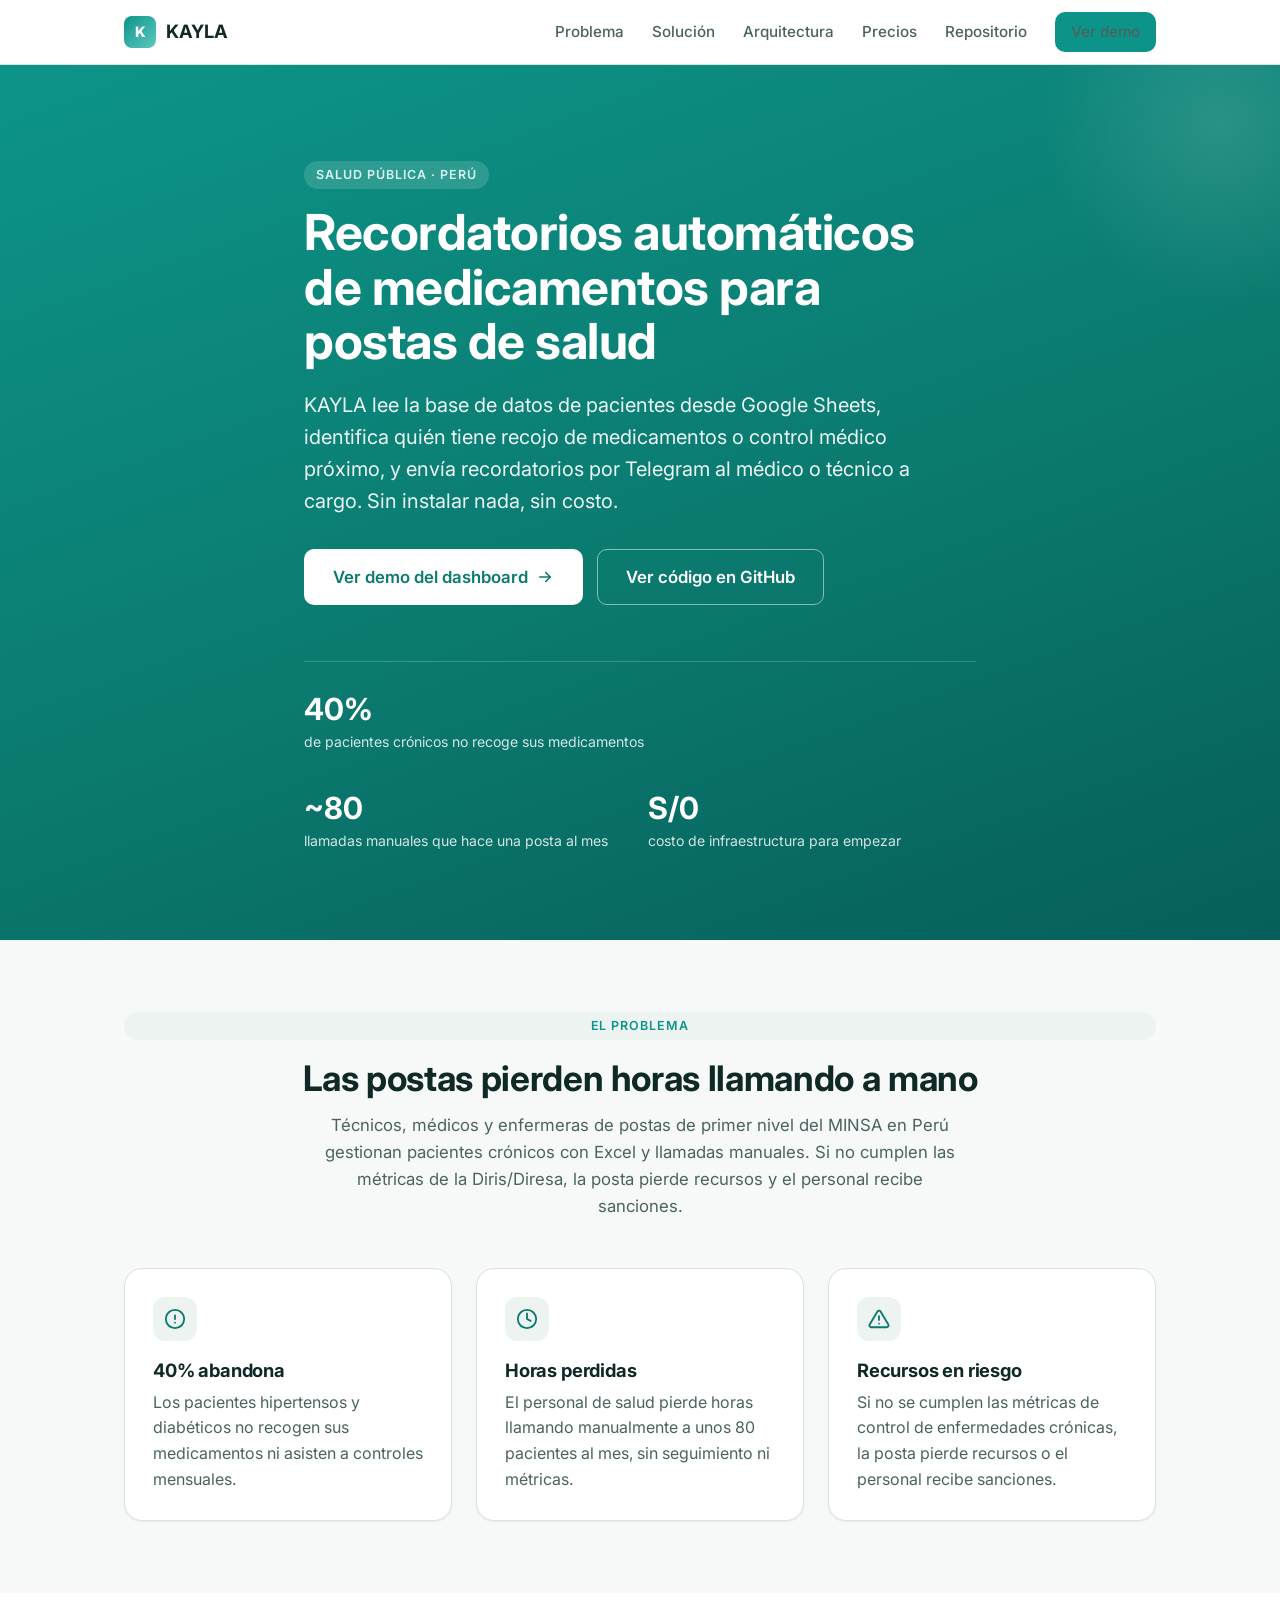
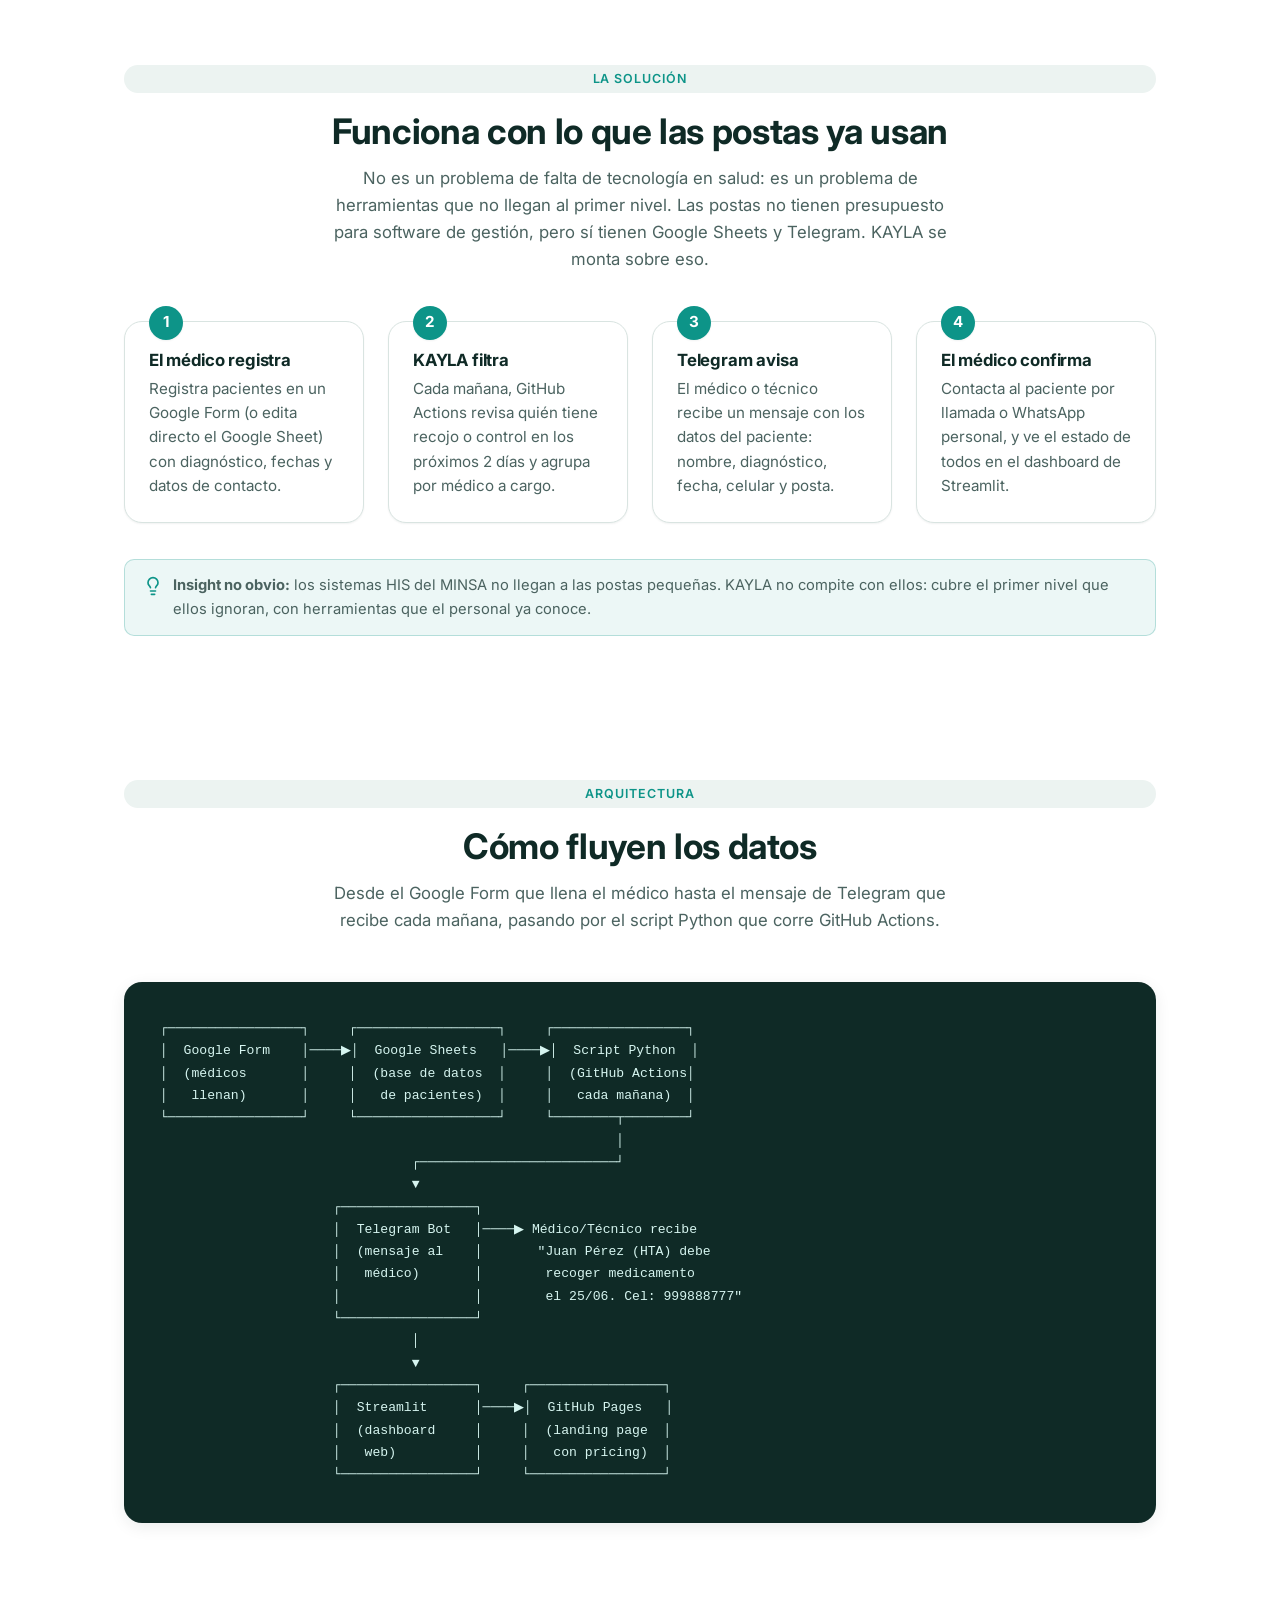
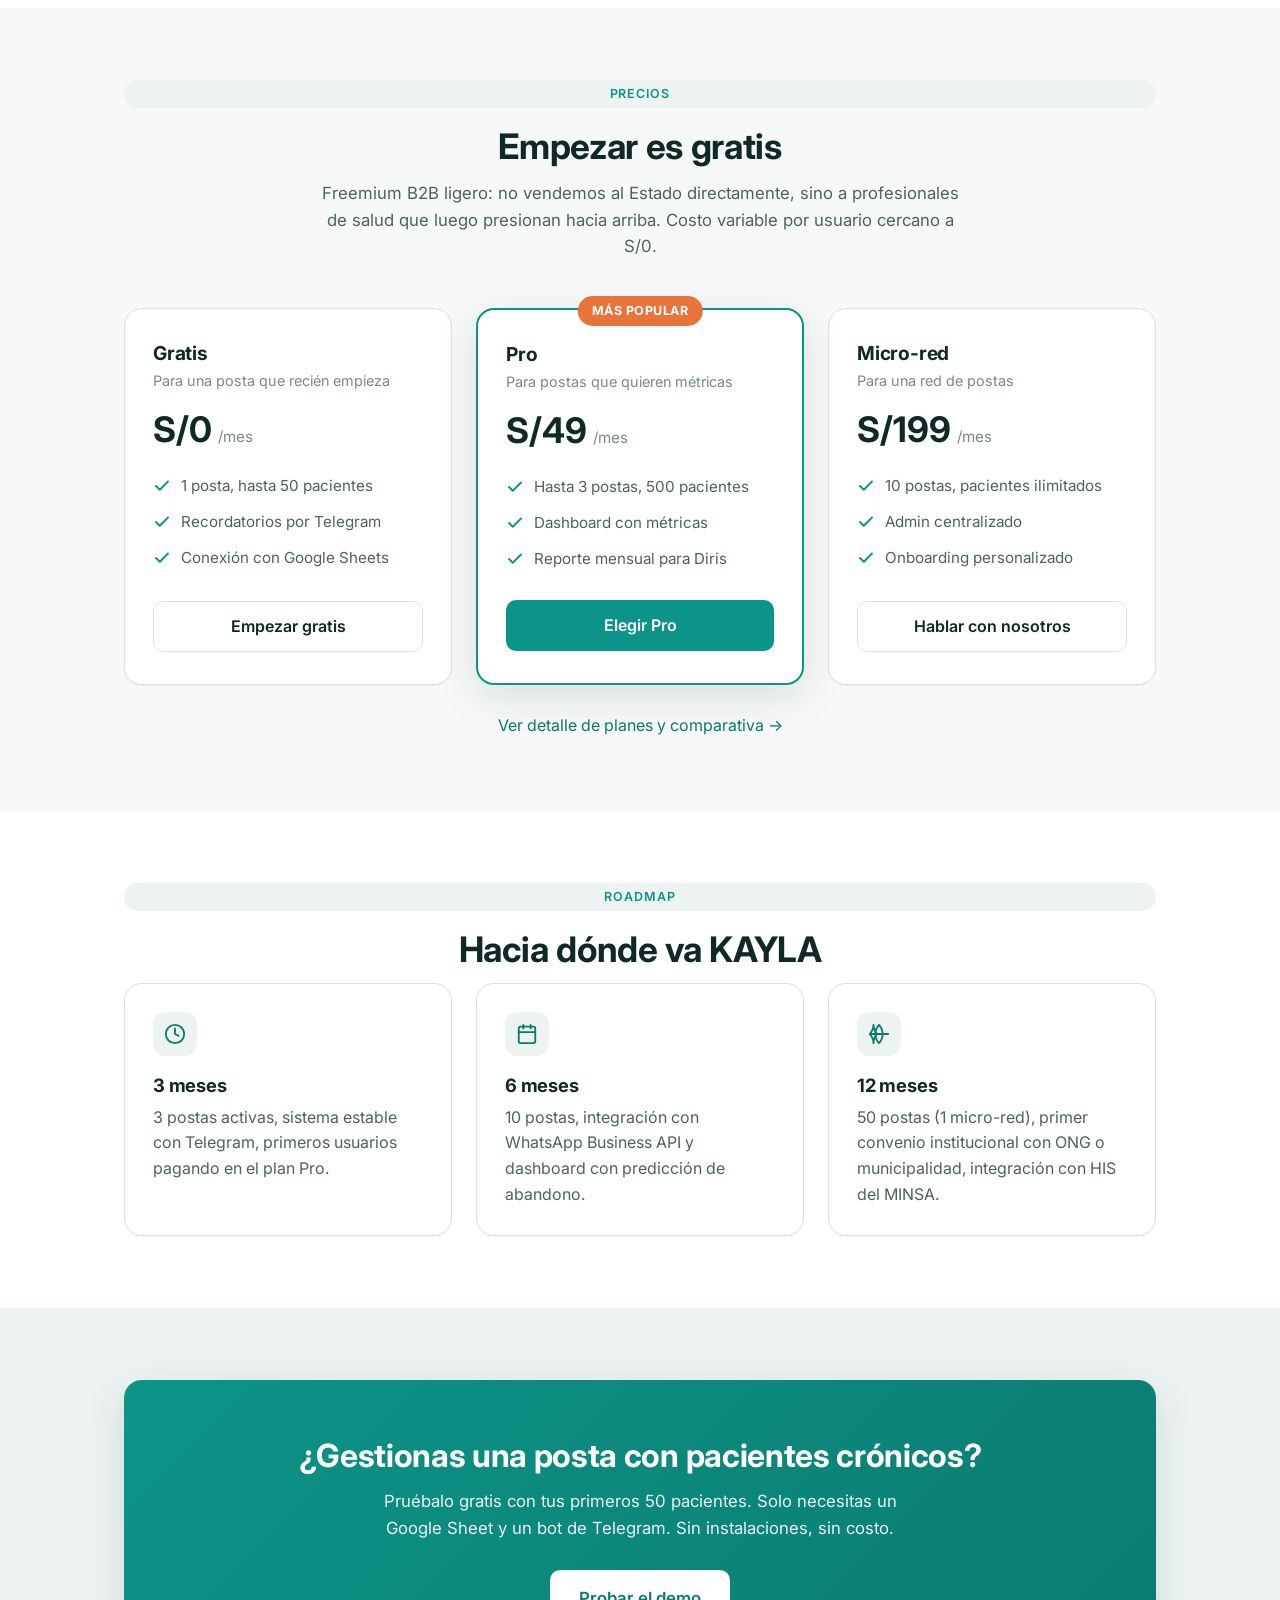
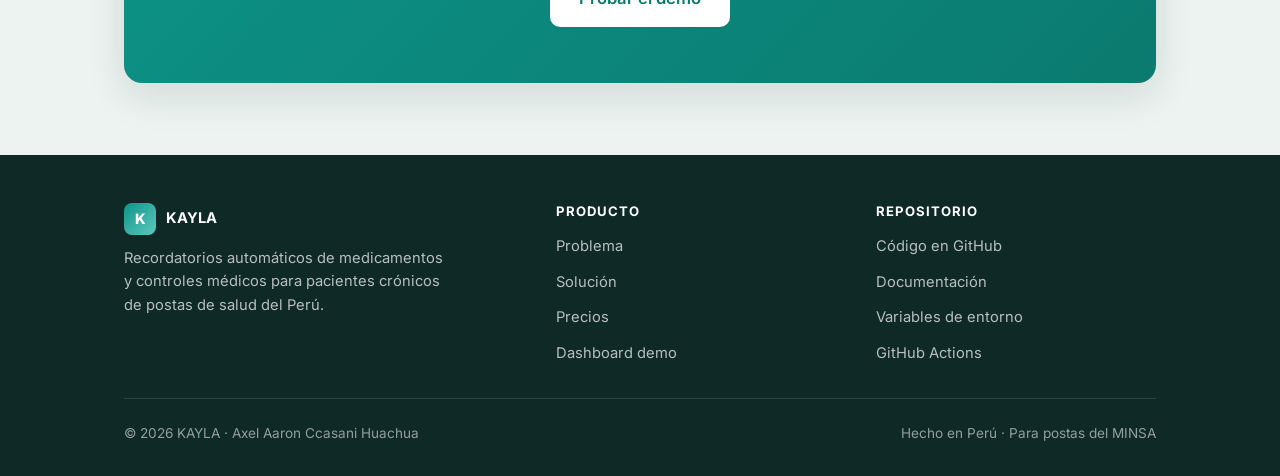
==== landing/index.html @ 815763e3 "feat: agrega landing page con hero, problema, solucion y pricing" ====
<!DOCTYPE html>
<html lang="es">
<head>
  <meta charset="UTF-8" />
  <meta name="viewport" content="width=device-width, initial-scale=1.0" />
  <title>KAYLA — Recordatorios de medicamentos para postas de salud</title>
  <meta name="description" content="KAYLA automatiza los recordatorios de medicamentos y controles médicos para pacientes crónicos de postas de salud del Perú vía Telegram, usando Google Sheets como base de datos." />
  <meta property="og:title" content="KAYLA — Recordatorios de medicamentos para postas de salud" />
  <meta property="og:description" content="Sistema automático de recordatorios vía Telegram para pacientes crónicos en postas del MINSA. Usa Google Sheets + GitHub Actions." />
  <meta property="og:type" content="website" />
  <link rel="preconnect" href="https://fonts.googleapis.com" />
  <link rel="preconnect" href="https://fonts.gstatic.com" crossorigin />
  <link href="https://fonts.googleapis.com/css2?family=Inter:wght@400;500;600;700;800&display=swap" rel="stylesheet" />
  <link rel="stylesheet" href="styles.css" />
  <link rel="icon" href="data:image/svg+xml,%3Csvg xmlns='http://www.w3.org/2000/svg' viewBox='0 0 32 32'%3E%3Crect width='32' height='32' rx='7' fill='%230d9488'/%3E%3Ctext x='16' y='22' font-size='16' font-family='Arial' font-weight='800' fill='white' text-anchor='middle'%3EK%3C/text%3E%3C/svg%3E" />
</head>
<body>

<header class="header">
  <div class="container header-inner">
    <a href="./" class="brand" aria-label="KAYLA inicio">
      <span class="brand-mark">K</span>
      <span>KAYLA</span>
    </a>
    <nav class="nav" aria-label="Principal">
      <a href="#problema">Problema</a>
      <a href="#solucion">Solución</a>
      <a href="#arquitectura">Arquitectura</a>
      <a href="pricing.html">Precios</a>
      <a href="https://github.com/aaccasanih-wq/KAYLA" target="_blank" rel="noopener">Repositorio</a>
      <a href="https://kayla-demo.streamlit.app" target="_blank" rel="noopener" class="nav-cta">Ver demo</a>
    </nav>
  </div>
</header>

<main>

<section class="hero">
  <div class="container hero-inner">
    <span class="eyebrow">Salud pública · Perú</span>
    <h1>Recordatorios automáticos de medicamentos para postas de salud</h1>
    <p class="lead">
      KAYLA lee la base de datos de pacientes desde Google Sheets, identifica quién tiene
      recojo de medicamentos o control médico próximo, y envía recordatorios por Telegram
      al médico o técnico a cargo. Sin instalar nada, sin costo.
    </p>
    <div class="hero-actions">
      <a href="https://kayla-demo.streamlit.app" target="_blank" rel="noopener" class="btn btn-primary btn-lg">
        Ver demo del dashboard
        <svg width="18" height="18" viewBox="0 0 24 24" fill="none" stroke="currentColor" stroke-width="2.2" stroke-linecap="round" stroke-linejoin="round"><path d="M5 12h14"/><path d="m13 6 6 6-6 6"/></svg>
      </a>
      <a href="https://github.com/aaccasanih-wq/KAYLA" target="_blank" rel="noopener" class="btn btn-ghost btn-lg">
        Ver código en GitHub
      </a>
    </div>
    <div class="hero-stats">
      <div>
        <div class="stat-value">40%</div>
        <div class="stat-label">de pacientes crónicos no recoge sus medicamentos</div>
      </div>
      <div>
        <div class="stat-value">~80</div>
        <div class="stat-label">llamadas manuales que hace una posta al mes</div>
      </div>
      <div>
        <div class="stat-value">S/0</div>
        <div class="stat-label">costo de infraestructura para empezar</div>
      </div>
    </div>
  </div>
</section>

<section id="problema" class="section section-soft">
  <div class="container">
    <span class="eyebrow" style="display:block; text-align:center;">El problema</span>
    <h2 class="section-title">Las postas pierden horas llamando a mano</h2>
    <p class="section-subtitle">
      Técnicos, médicos y enfermeras de postas de primer nivel del MINSA en Perú gestionan
      pacientes crónicos con Excel y llamadas manuales. Si no cumplen las métricas de la
      Diris/Diresa, la posta pierde recursos y el personal recibe sanciones.
    </p>
    <div class="grid grid-3">
      <div class="card">
        <div class="card-icon">
          <svg width="22" height="22" viewBox="0 0 24 24" fill="none" stroke="currentColor" stroke-width="2" stroke-linecap="round" stroke-linejoin="round"><circle cx="12" cy="12" r="10"/><path d="M12 8v4"/><path d="M12 16h.01"/></svg>
        </div>
        <h3>40% abandona</h3>
        <p>Los pacientes hipertensos y diabéticos no recogen sus medicamentos ni asisten a controles mensuales.</p>
      </div>
      <div class="card">
        <div class="card-icon">
          <svg width="22" height="22" viewBox="0 0 24 24" fill="none" stroke="currentColor" stroke-width="2" stroke-linecap="round" stroke-linejoin="round"><circle cx="12" cy="12" r="10"/><polyline points="12 6 12 12 16 14"/></svg>
        </div>
        <h3>Horas perdidas</h3>
        <p>El personal de salud pierde horas llamando manualmente a unos 80 pacientes al mes, sin seguimiento ni métricas.</p>
      </div>
      <div class="card">
        <div class="card-icon">
          <svg width="22" height="22" viewBox="0 0 24 24" fill="none" stroke="currentColor" stroke-width="2" stroke-linecap="round" stroke-linejoin="round"><path d="M10.29 3.86 1.82 18a2 2 0 0 0 1.71 3h16.94a2 2 0 0 0 1.71-3L13.71 3.86a2 2 0 0 0-3.42 0z"/><path d="M12 9v4"/><path d="M12 17h.01"/></svg>
        </div>
        <h3>Recursos en riesgo</h3>
        <p>Si no se cumplen las métricas de control de enfermedades crónicas, la posta pierde recursos o el personal recibe sanciones.</p>
      </div>
    </div>
  </div>
</section>

<section id="solucion" class="section">
  <div class="container">
    <span class="eyebrow" style="display:block; text-align:center;">La solución</span>
    <h2 class="section-title">Funciona con lo que las postas ya usan</h2>
    <p class="section-subtitle">
      No es un problema de falta de tecnología en salud: es un problema de herramientas que
      no llegan al primer nivel. Las postas no tienen presupuesto para software de gestión,
      pero sí tienen Google Sheets y Telegram. KAYLA se monta sobre eso.
    </p>
    <div class="steps">
      <div class="step">
        <h3>El médico registra</h3>
        <p>Registra pacientes en un Google Form (o edita directo el Google Sheet) con diagnóstico, fechas y datos de contacto.</p>
      </div>
      <div class="step">
        <h3>KAYLA filtra</h3>
        <p>Cada mañana, GitHub Actions revisa quién tiene recojo o control en los próximos 2 días y agrupa por médico a cargo.</p>
      </div>
      <div class="step">
        <h3>Telegram avisa</h3>
        <p>El médico o técnico recibe un mensaje con los datos del paciente: nombre, diagnóstico, fecha, celular y posta.</p>
      </div>
      <div class="step">
        <h3>El médico confirma</h3>
        <p>Contacta al paciente por llamada o WhatsApp personal, y ve el estado de todos en el dashboard de Streamlit.</p>
      </div>
    </div>

    <div class="note" style="margin-top:36px;">
      <svg width="20" height="20" viewBox="0 0 24 24" fill="none" stroke="currentColor" stroke-width="2" stroke-linecap="round" stroke-linejoin="round"><path d="M9 18h6"/><path d="M10 22h4"/><path d="M15.09 14c.18-.98.65-1.74 1.41-2.5A4.65 4.65 0 0 0 18 8 6 6 0 0 0 6 8c0 1 .23 2.23 1.5 3.5A4.61 4.61 0 0 1 8.91 14"/></svg>
      <span><strong>Insight no obvio:</strong> los sistemas HIS del MINSA no llegan a las postas pequeñas. KAYLA no compite con ellos: cubre el primer nivel que ellos ignoran, con herramientas que el personal ya conoce.</span>
    </div>
  </div>
</section>

<section id="arquitectura" class="section">
  <div class="container">
    <span class="eyebrow" style="display:block; text-align:center;">Arquitectura</span>
    <h2 class="section-title">Cómo fluyen los datos</h2>
    <p class="section-subtitle">
      Desde el Google Form que llena el médico hasta el mensaje de Telegram que recibe cada
      mañana, pasando por el script Python que corre GitHub Actions.
    </p>
    <pre class="architecture-diagram">┌─────────────────┐     ┌──────────────────┐     ┌─────────────────┐
│  Google Form    │────▶│  Google Sheets   │────▶│  Script Python  │
│  (médicos       │     │  (base de datos  │     │  (GitHub Actions│
│   llenan)       │     │   de pacientes)  │     │   cada mañana)  │
└─────────────────┘     └──────────────────┘     └────────┬────────┘
                                                          │
                                ┌─────────────────────────┘
                                ▼
                      ┌─────────────────┐
                      │  Telegram Bot   │────▶ Médico/Técnico recibe
                      │  (mensaje al    │       "Juan Pérez (HTA) debe
                      │   médico)       │        recoger medicamento
                      │                 │        el 25/06. Cel: 999888777"
                      └─────────────────┘
                                │
                                ▼
                      ┌─────────────────┐     ┌─────────────────┐
                      │  Streamlit      │────▶│  GitHub Pages   │
                      │  (dashboard     │     │  (landing page  │
                      │   web)          │     │   con pricing)  │
                      └─────────────────┘     └─────────────────┘</pre>
  </div>
</section>

<section class="section section-soft">
  <div class="container">
    <span class="eyebrow" style="display:block; text-align:center;">Precios</span>
    <h2 class="section-title">Empezar es gratis</h2>
    <p class="section-subtitle">
      Freemium B2B ligero: no vendemos al Estado directamente, sino a profesionales de salud
      que luego presionan hacia arriba. Costo variable por usuario cercano a S/0.
    </p>
    <div class="pricing-grid">
      <div class="plan">
        <h3>Gratis</h3>
        <div class="plan-tagline">Para una posta que recién empieza</div>
        <div class="plan-price"><span class="amount">S/0</span><span class="period">/mes</span></div>
        <ul class="plan-features">
          <li><svg width="18" height="18" viewBox="0 0 24 24" fill="none" stroke="currentColor" stroke-width="2.5" stroke-linecap="round" stroke-linejoin="round"><polyline points="20 6 9 17 4 12"/></svg>1 posta, hasta 50 pacientes</li>
          <li><svg width="18" height="18" viewBox="0 0 24 24" fill="none" stroke="currentColor" stroke-width="2.5" stroke-linecap="round" stroke-linejoin="round"><polyline points="20 6 9 17 4 12"/></svg>Recordatorios por Telegram</li>
          <li><svg width="18" height="18" viewBox="0 0 24 24" fill="none" stroke="currentColor" stroke-width="2.5" stroke-linecap="round" stroke-linejoin="round"><polyline points="20 6 9 17 4 12"/></svg>Conexión con Google Sheets</li>
        </ul>
        <a href="https://kayla-demo.streamlit.app" target="_blank" rel="noopener" class="btn btn-ghost">Empezar gratis</a>
      </div>

      <div class="plan plan-featured">
        <span class="plan-badge">Más popular</span>
        <h3>Pro</h3>
        <div class="plan-tagline">Para postas que quieren métricas</div>
        <div class="plan-price"><span class="amount">S/49</span><span class="period">/mes</span></div>
        <ul class="plan-features">
          <li><svg width="18" height="18" viewBox="0 0 24 24" fill="none" stroke="currentColor" stroke-width="2.5" stroke-linecap="round" stroke-linejoin="round"><polyline points="20 6 9 17 4 12"/></svg>Hasta 3 postas, 500 pacientes</li>
          <li><svg width="18" height="18" viewBox="0 0 24 24" fill="none" stroke="currentColor" stroke-width="2.5" stroke-linecap="round" stroke-linejoin="round"><polyline points="20 6 9 17 4 12"/></svg>Dashboard con métricas</li>
          <li><svg width="18" height="18" viewBox="0 0 24 24" fill="none" stroke="currentColor" stroke-width="2.5" stroke-linecap="round" stroke-linejoin="round"><polyline points="20 6 9 17 4 12"/></svg>Reporte mensual para Diris</li>
        </ul>
        <a href="pricing.html" class="btn btn-primary">Elegir Pro</a>
      </div>

      <div class="plan">
        <h3>Micro-red</h3>
        <div class="plan-tagline">Para una red de postas</div>
        <div class="plan-price"><span class="amount">S/199</span><span class="period">/mes</span></div>
        <ul class="plan-features">
          <li><svg width="18" height="18" viewBox="0 0 24 24" fill="none" stroke="currentColor" stroke-width="2.5" stroke-linecap="round" stroke-linejoin="round"><polyline points="20 6 9 17 4 12"/></svg>10 postas, pacientes ilimitados</li>
          <li><svg width="18" height="18" viewBox="0 0 24 24" fill="none" stroke="currentColor" stroke-width="2.5" stroke-linecap="round" stroke-linejoin="round"><polyline points="20 6 9 17 4 12"/></svg>Admin centralizado</li>
          <li><svg width="18" height="18" viewBox="0 0 24 24" fill="none" stroke="currentColor" stroke-width="2.5" stroke-linecap="round" stroke-linejoin="round"><polyline points="20 6 9 17 4 12"/></svg>Onboarding personalizado</li>
        </ul>
        <a href="pricing.html" class="btn btn-ghost">Hablar con nosotros</a>
      </div>
    </div>
    <p style="text-align:center; margin-top:28px; margin-bottom:0;">
      <a href="pricing.html">Ver detalle de planes y comparativa →</a>
    </p>
  </div>
</section>

<section class="section">
  <div class="container">
    <span class="eyebrow" style="display:block; text-align:center;">Roadmap</span>
    <h2 class="section-title">Hacia dónde va KAYLA</h2>
    <div class="grid grid-3">
      <div class="card">
        <div class="card-icon">
          <svg width="22" height="22" viewBox="0 0 24 24" fill="none" stroke="currentColor" stroke-width="2" stroke-linecap="round" stroke-linejoin="round"><circle cx="12" cy="12" r="10"/><polyline points="12 6 12 12 16 14"/></svg>
        </div>
        <h3>3 meses</h3>
        <p>3 postas activas, sistema estable con Telegram, primeros usuarios pagando en el plan Pro.</p>
      </div>
      <div class="card">
        <div class="card-icon">
          <svg width="22" height="22" viewBox="0 0 24 24" fill="none" stroke="currentColor" stroke-width="2" stroke-linecap="round" stroke-linejoin="round"><rect x="3" y="4" width="18" height="18" rx="2"/><path d="M16 2v4"/><path d="M8 2v4"/><path d="M3 10h18"/></svg>
        </div>
        <h3>6 meses</h3>
        <p>10 postas, integración con WhatsApp Business API y dashboard con predicción de abandono.</p>
      </div>
      <div class="card">
        <div class="card-icon">
          <svg width="22" height="22" viewBox="0 0 24 24" fill="none" stroke="currentColor" stroke-width="2" stroke-linecap="round" stroke-linejoin="round"><path d="M2 12h20"/><path d="M12 2a15.3 15.3 0 0 1 4 10 15.3 15.3 0 0 1-4 10 15.3 15.3 0 0 1-4-10 15.3 15.3 0 0 1 4-10z"/><path d="M2 12a15.3 15.3 0 0 0 4-10 15.3 15.3 0 0 0 4 10 15.3 15.3 0 0 0-4 10 15.3 15.3 0 0 0-4-10z"/></svg>
        </div>
        <h3>12 meses</h3>
        <p>50 postas (1 micro-red), primer convenio institucional con ONG o municipalidad, integración con HIS del MINSA.</p>
      </div>
    </div>
  </div>
</section>

<section class="section section-alt">
  <div class="container">
    <div class="cta-band">
      <h2>¿Gestionas una posta con pacientes crónicos?</h2>
      <p>Pruébalo gratis con tus primeros 50 pacientes. Solo necesitas un Google Sheet y un bot de Telegram. Sin instalaciones, sin costo.</p>
      <a href="https://kayla-demo.streamlit.app" target="_blank" rel="noopener" class="btn btn-primary btn-lg">Probar el demo</a>
    </div>
  </div>
</section>

</main>

<footer class="footer">
  <div class="container">
    <div class="footer-inner">
      <div>
        <a href="./" class="brand" style="text-decoration:none;">
          <span class="brand-mark">K</span>
          <span>KAYLA</span>
        </a>
        <p>Recordatorios automáticos de medicamentos y controles médicos para pacientes crónicos de postas de salud del Perú.</p>
      </div>
      <div>
        <h4>Producto</h4>
        <ul>
          <li><a href="#problema">Problema</a></li>
          <li><a href="#solucion">Solución</a></li>
          <li><a href="pricing.html">Precios</a></li>
          <li><a href="https://kayla-demo.streamlit.app" target="_blank" rel="noopener">Dashboard demo</a></li>
        </ul>
      </div>
      <div>
        <h4>Repositorio</h4>
        <ul>
          <li><a href="https://github.com/aaccasanih-wq/KAYLA" target="_blank" rel="noopener">Código en GitHub</a></li>
          <li><a href="https://github.com/aaccasanih-wq/KAYLA/blob/main/README.md" target="_blank" rel="noopener">Documentación</a></li>
          <li><a href="https://github.com/aaccasanih-wq/KAYLA/blob/main/.env.example" target="_blank" rel="noopener">Variables de entorno</a></li>
          <li><a href="https://github.com/aaccasanih-wq/KAYLA/actions" target="_blank" rel="noopener">GitHub Actions</a></li>
        </ul>
      </div>
    </div>
    <div class="footer-bottom">
      <span>© 2026 KAYLA · Axel Aaron Ccasani Huachua</span>
      <span>Hecho en Perú · Para postas del MINSA</span>
    </div>
  </div>
</footer>

</body>
</html>
---- landing/styles.css ----
:root {
  --color-bg: #ffffff;
  --color-bg-soft: #f6f9f8;
  --color-bg-alt: #ecf3f1;
  --color-text: #0f2a26;
  --color-text-soft: #4b6360;
  --color-muted: #7a8a87;
  --color-primary: #0d9488;
  --color-primary-dark: #0b7a6f;
  --color-primary-light: #5ec9c0;
  --color-accent: #e8743b;
  --color-accent-dark: #cf5f2a;
  --color-border: #d9e4e1;
  --color-card: #ffffff;
  --color-hero-overlay: rgba(13, 148, 136, 0.92);
  --shadow-sm: 0 1px 2px rgba(15, 42, 38, 0.06);
  --shadow-md: 0 4px 16px rgba(15, 42, 38, 0.08);
  --shadow-lg: 0 12px 40px rgba(15, 42, 38, 0.12);
  --radius-sm: 6px;
  --radius-md: 10px;
  --radius-lg: 18px;
  --container: 1080px;
  --container-narrow: 760px;
}

* {
  box-sizing: border-box;
}

html {
  scroll-behavior: smooth;
}

body {
  margin: 0;
  font-family: "Inter", -apple-system, BlinkMacSystemFont, "Segoe UI", Roboto,
    "Helvetica Neue", Arial, sans-serif;
  color: var(--color-text);
  background: var(--color-bg);
  line-height: 1.6;
  -webkit-font-smoothing: antialiased;
}

h1,
h2,
h3,
h4 {
  line-height: 1.25;
  margin: 0 0 0.5em;
  color: var(--color-text);
  font-weight: 700;
  letter-spacing: -0.01em;
}

p {
  margin: 0 0 1em;
}

a {
  color: var(--color-primary-dark);
  text-decoration: none;
}

a:hover {
  text-decoration: underline;
}

img {
  max-width: 100%;
  display: block;
}

.container {
  max-width: var(--container);
  margin: 0 auto;
  padding: 0 24px;
}

.container-narrow {
  max-width: var(--container-narrow);
  margin: 0 auto;
  padding: 0 24px;
}

.section {
  padding: 72px 0;
}

.section-soft {
  background: var(--color-bg-soft);
}

.section-alt {
  background: var(--color-bg-alt);
}

.section-title {
  font-size: clamp(1.6rem, 3vw, 2.2rem);
  text-align: center;
  margin-bottom: 12px;
}

.section-subtitle {
  text-align: center;
  color: var(--color-text-soft);
  font-size: 1.05rem;
  max-width: 640px;
  margin: 0 auto 48px;
}

.eyebrow {
  display: inline-block;
  font-size: 0.78rem;
  font-weight: 600;
  letter-spacing: 0.08em;
  text-transform: uppercase;
  color: var(--color-primary);
  background: var(--color-bg-alt);
  padding: 4px 12px;
  border-radius: 999px;
  margin-bottom: 16px;
}

.btn {
  display: inline-flex;
  align-items: center;
  justify-content: center;
  gap: 8px;
  font-weight: 600;
  font-size: 1rem;
  padding: 12px 24px;
  border-radius: var(--radius-md);
  border: 1px solid transparent;
  cursor: pointer;
  transition: transform 0.15s ease, background 0.15s ease, box-shadow 0.15s ease;
  text-decoration: none;
}

.btn:hover {
  text-decoration: none;
  transform: translateY(-1px);
}

.btn-primary {
  background: var(--color-primary);
  color: #fff;
  box-shadow: var(--shadow-sm);
}

.btn-primary:hover {
  background: var(--color-primary-dark);
  color: #fff;
}

.btn-accent {
  background: var(--color-accent);
  color: #fff;
}

.btn-accent:hover {
  background: var(--color-accent-dark);
  color: #fff;
}

.btn-ghost {
  background: transparent;
  color: var(--color-text);
  border-color: var(--color-border);
}

.btn-ghost:hover {
  border-color: var(--color-primary);
  color: var(--color-primary-dark);
}

.btn-lg {
  padding: 14px 28px;
  font-size: 1.05rem;
}

.header {
  position: sticky;
  top: 0;
  z-index: 50;
  background: rgba(255, 255, 255, 0.92);
  backdrop-filter: saturate(180%) blur(8px);
  border-bottom: 1px solid var(--color-border);
}

.header-inner {
  display: flex;
  align-items: center;
  justify-content: space-between;
  height: 64px;
}

.brand {
  display: flex;
  align-items: center;
  gap: 10px;
  font-weight: 700;
  font-size: 1.15rem;
  color: var(--color-text);
}

.brand-mark {
  width: 32px;
  height: 32px;
  border-radius: 8px;
  background: linear-gradient(135deg, var(--color-primary), var(--color-primary-light));
  display: grid;
  place-items: center;
  color: #fff;
  font-size: 0.9rem;
  font-weight: 800;
}

.nav {
  display: flex;
  align-items: center;
  gap: 28px;
}

.nav a {
  color: var(--color-text-soft);
  font-size: 0.95rem;
  font-weight: 500;
}

.nav a:hover {
  color: var(--color-primary-dark);
  text-decoration: none;
}

.nav-cta {
  background: var(--color-primary);
  color: #fff;
  padding: 8px 16px;
  border-radius: var(--radius-md);
}

.nav-cta:hover {
  background: var(--color-primary-dark);
  color: #fff;
  text-decoration: none;
}

.hero {
  position: relative;
  background: linear-gradient(160deg, #0d9488 0%, #0b7a6f 55%, #065f5a 100%);
  color: #fff;
  overflow: hidden;
  padding: 96px 0 88px;
}

.hero::after {
  content: "";
  position: absolute;
  right: -120px;
  top: -120px;
  width: 360px;
  height: 360px;
  background: radial-gradient(circle, rgba(255, 255, 255, 0.12), transparent 70%);
  border-radius: 50%;
}

.hero-inner {
  position: relative;
  max-width: 720px;
}

.hero .eyebrow {
  background: rgba(255, 255, 255, 0.14);
  color: #d6f5f0;
}

.hero h1 {
  color: #fff;
  font-size: clamp(2rem, 5vw, 3.1rem);
  line-height: 1.1;
  margin-bottom: 20px;
}

.hero p.lead {
  font-size: clamp(1.05rem, 2vw, 1.25rem);
  color: rgba(255, 255, 255, 0.92);
  margin-bottom: 32px;
  max-width: 620px;
}

.hero-actions {
  display: flex;
  flex-wrap: wrap;
  gap: 14px;
}

.hero .btn-primary {
  background: #fff;
  color: var(--color-primary-dark);
}

.hero .btn-primary:hover {
  background: #f0fbfa;
}

.hero .btn-ghost {
  color: #fff;
  border-color: rgba(255, 255, 255, 0.5);
}

.hero .btn-ghost:hover {
  border-color: #fff;
  color: #fff;
  background: rgba(255, 255, 255, 0.1);
}

.hero-stats {
  display: flex;
  flex-wrap: wrap;
  gap: 40px;
  margin-top: 56px;
  padding-top: 32px;
  border-top: 1px solid rgba(255, 255, 255, 0.18);
}

.stat-value {
  font-size: 1.9rem;
  font-weight: 700;
  line-height: 1;
}

.stat-label {
  font-size: 0.88rem;
  color: rgba(255, 255, 255, 0.82);
  margin-top: 6px;
}

.grid {
  display: grid;
  gap: 24px;
}

.grid-3 {
  grid-template-columns: repeat(3, 1fr);
}

.grid-2 {
  grid-template-columns: repeat(2, 1fr);
}

.card {
  background: var(--color-card);
  border: 1px solid var(--color-border);
  border-radius: var(--radius-lg);
  padding: 28px;
  box-shadow: var(--shadow-sm);
  transition: transform 0.15s ease, box-shadow 0.15s ease;
}

.card:hover {
  transform: translateY(-2px);
  box-shadow: var(--shadow-md);
}

.card h3 {
  font-size: 1.15rem;
  margin-bottom: 8px;
}

.card p {
  color: var(--color-text-soft);
  margin-bottom: 0;
}

.card-icon {
  width: 44px;
  height: 44px;
  border-radius: 12px;
  background: var(--color-bg-alt);
  color: var(--color-primary-dark);
  display: grid;
  place-items: center;
  margin-bottom: 18px;
}

.steps {
  counter-reset: step;
  display: grid;
  grid-template-columns: repeat(4, 1fr);
  gap: 24px;
}

.step {
  position: relative;
  padding: 28px 24px 24px;
  background: #fff;
  border: 1px solid var(--color-border);
  border-radius: var(--radius-lg);
  box-shadow: var(--shadow-sm);
}

.step::before {
  counter-increment: step;
  content: counter(step);
  position: absolute;
  top: -16px;
  left: 24px;
  width: 34px;
  height: 34px;
  border-radius: 50%;
  background: var(--color-primary);
  color: #fff;
  font-weight: 700;
  display: grid;
  place-items: center;
  font-size: 0.95rem;
  box-shadow: var(--shadow-sm);
}

.step h3 {
  font-size: 1.05rem;
  margin-bottom: 6px;
}

.step p {
  font-size: 0.95rem;
  color: var(--color-text-soft);
  margin: 0;
}

.pricing-grid {
  display: grid;
  grid-template-columns: repeat(3, 1fr);
  gap: 24px;
  align-items: stretch;
}

.plan {
  background: #fff;
  border: 1px solid var(--color-border);
  border-radius: var(--radius-lg);
  padding: 32px 28px;
  display: flex;
  flex-direction: column;
  box-shadow: var(--shadow-sm);
}

.plan-featured {
  border: 2px solid var(--color-primary);
  box-shadow: var(--shadow-lg);
  position: relative;
}

.plan-badge {
  position: absolute;
  top: -14px;
  left: 50%;
  transform: translateX(-50%);
  background: var(--color-accent);
  color: #fff;
  font-size: 0.78rem;
  font-weight: 700;
  letter-spacing: 0.04em;
  text-transform: uppercase;
  padding: 5px 14px;
  border-radius: 999px;
  white-space: nowrap;
}

.plan h3 {
  font-size: 1.2rem;
  margin-bottom: 4px;
}

.plan-tagline {
  color: var(--color-muted);
  font-size: 0.9rem;
  margin-bottom: 20px;
}

.plan-price {
  display: flex;
  align-items: baseline;
  gap: 6px;
  margin-bottom: 24px;
}

.plan-price .amount {
  font-size: 2.2rem;
  font-weight: 700;
  color: var(--color-text);
  line-height: 1;
}

.plan-price .period {
  color: var(--color-muted);
  font-size: 0.95rem;
}

.plan-features {
  list-style: none;
  padding: 0;
  margin: 0 0 28px;
  display: grid;
  gap: 12px;
}

.plan-features li {
  display: flex;
  gap: 10px;
  align-items: flex-start;
  font-size: 0.95rem;
  color: var(--color-text-soft);
}

.plan-features li svg {
  flex-shrink: 0;
  margin-top: 3px;
  color: var(--color-primary);
}

.plan .btn {
  margin-top: auto;
  width: 100%;
}

.compare-table {
  width: 100%;
  border-collapse: collapse;
  background: #fff;
  border-radius: var(--radius-lg);
  overflow: hidden;
  box-shadow: var(--shadow-sm);
  border: 1px solid var(--color-border);
}

.compare-table th,
.compare-table td {
  padding: 14px 18px;
  text-align: left;
  border-bottom: 1px solid var(--color-border);
  font-size: 0.95rem;
}

.compare-table thead th {
  background: var(--color-bg-alt);
  font-weight: 600;
  color: var(--color-text);
}

.compare-table tbody tr:last-child td {
  border-bottom: none;
}

.compare-table .col-kayla {
  background: rgba(13, 148, 136, 0.06);
  font-weight: 600;
  color: var(--color-primary-dark);
}

.faq {
  display: grid;
  gap: 14px;
  max-width: 760px;
  margin: 0 auto;
}

.faq-item {
  background: #fff;
  border: 1px solid var(--color-border);
  border-radius: var(--radius-md);
  padding: 20px 24px;
}

.faq-item h3 {
  font-size: 1.02rem;
  margin-bottom: 6px;
}

.faq-item p {
  margin: 0;
  color: var(--color-text-soft);
  font-size: 0.96rem;
}

.cta-band {
  background: linear-gradient(135deg, var(--color-primary), var(--color-primary-dark));
  color: #fff;
  border-radius: var(--radius-lg);
  padding: 56px 48px;
  text-align: center;
  box-shadow: var(--shadow-lg);
}

.cta-band h2 {
  color: #fff;
  font-size: clamp(1.5rem, 3vw, 2rem);
  margin-bottom: 12px;
}

.cta-band p {
  color: rgba(255, 255, 255, 0.92);
  max-width: 560px;
  margin: 0 auto 28px;
  font-size: 1.05rem;
}

.cta-band .btn-primary {
  background: #fff;
  color: var(--color-primary-dark);
}

.cta-band .btn-primary:hover {
  background: #f0fbfa;
}

.footer {
  background: #0f2a26;
  color: rgba(255, 255, 255, 0.78);
  padding: 48px 0 32px;
}

.footer-inner {
  display: grid;
  grid-template-columns: 1.4fr 1fr 1fr;
  gap: 40px;
  margin-bottom: 32px;
}

.footer .brand {
  color: #fff;
}

.footer p {
  font-size: 0.92rem;
  color: rgba(255, 255, 255, 0.7);
  margin-top: 12px;
  max-width: 320px;
}

.footer h4 {
  color: #fff;
  font-size: 0.82rem;
  letter-spacing: 0.08em;
  text-transform: uppercase;
  margin-bottom: 14px;
}

.footer ul {
  list-style: none;
  padding: 0;
  margin: 0;
  display: grid;
  gap: 10px;
}

.footer a {
  color: rgba(255, 255, 255, 0.7);
  font-size: 0.92rem;
}

.footer a:hover {
  color: #fff;
}

.footer-bottom {
  border-top: 1px solid rgba(255, 255, 255, 0.12);
  padding-top: 24px;
  display: flex;
  justify-content: space-between;
  flex-wrap: wrap;
  gap: 12px;
  font-size: 0.85rem;
  color: rgba(255, 255, 255, 0.55);
}

.architecture-diagram {
  background: #0f2a26;
  color: #d6f5f0;
  border-radius: var(--radius-lg);
  padding: 36px;
  font-family: "SF Mono", "Menlo", Consolas, monospace;
  font-size: 0.82rem;
  line-height: 1.7;
  overflow-x: auto;
  white-space: pre;
  box-shadow: var(--shadow-md);
}

.note {
  display: flex;
  gap: 10px;
  align-items: flex-start;
  background: rgba(13, 148, 136, 0.08);
  border: 1px solid rgba(13, 148, 136, 0.25);
  border-radius: var(--radius-md);
  padding: 14px 18px;
  font-size: 0.92rem;
  color: var(--color-text-soft);
}

.note svg {
  flex-shrink: 0;
  margin-top: 2px;
  color: var(--color-primary);
}

.breadcrumb {
  font-size: 0.9rem;
  color: var(--color-muted);
  margin-bottom: 8px;
}

.breadcrumb a {
  color: var(--color-muted);
}

@media (max-width: 880px) {
  .grid-3 {
    grid-template-columns: 1fr;
  }
  .steps {
    grid-template-columns: repeat(2, 1fr);
  }
  .pricing-grid {
    grid-template-columns: 1fr;
  }
  .footer-inner {
    grid-template-columns: 1fr;
    gap: 28px;
  }
  .nav {
    display: none;
  }
}

@media (max-width: 560px) {
  .section {
    padding: 56px 0;
  }
  .steps {
    grid-template-columns: 1fr;
  }
  .hero-stats {
    gap: 24px;
  }
  .cta-band {
    padding: 40px 24px;
  }
}
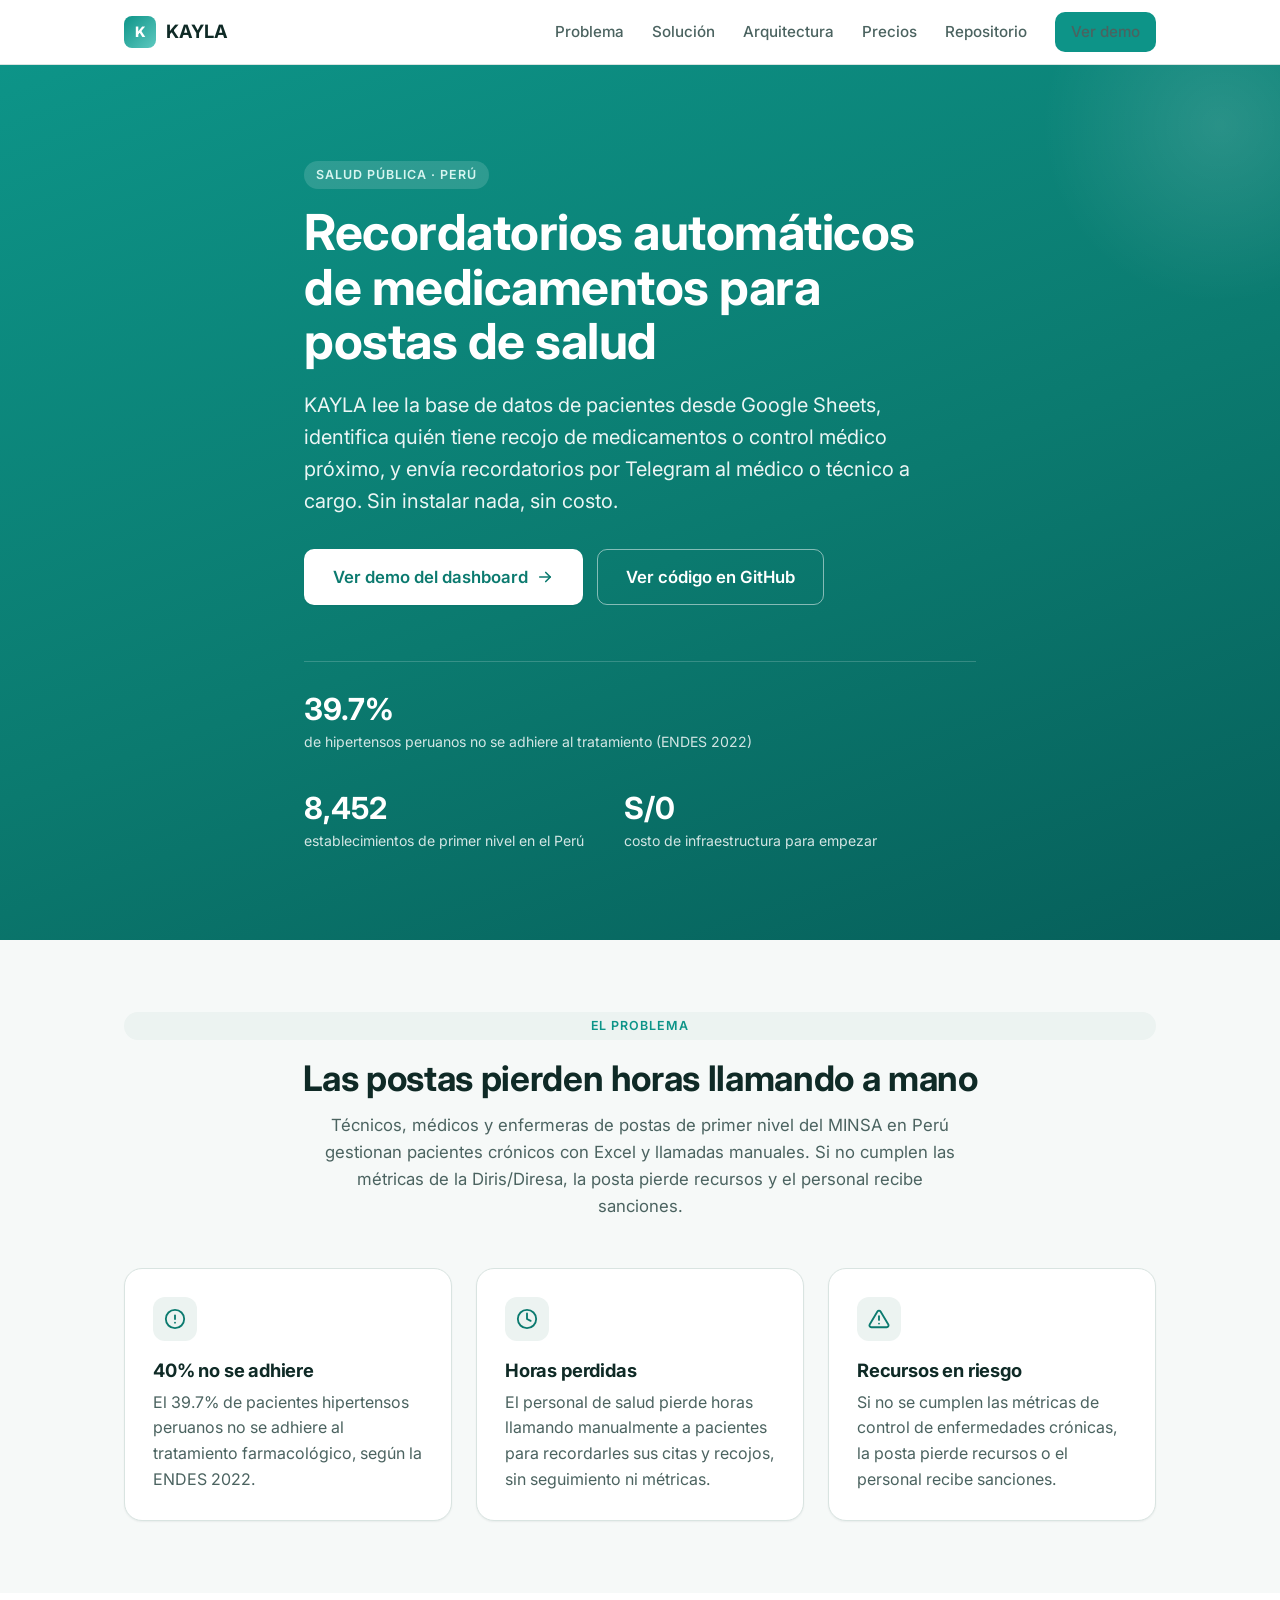
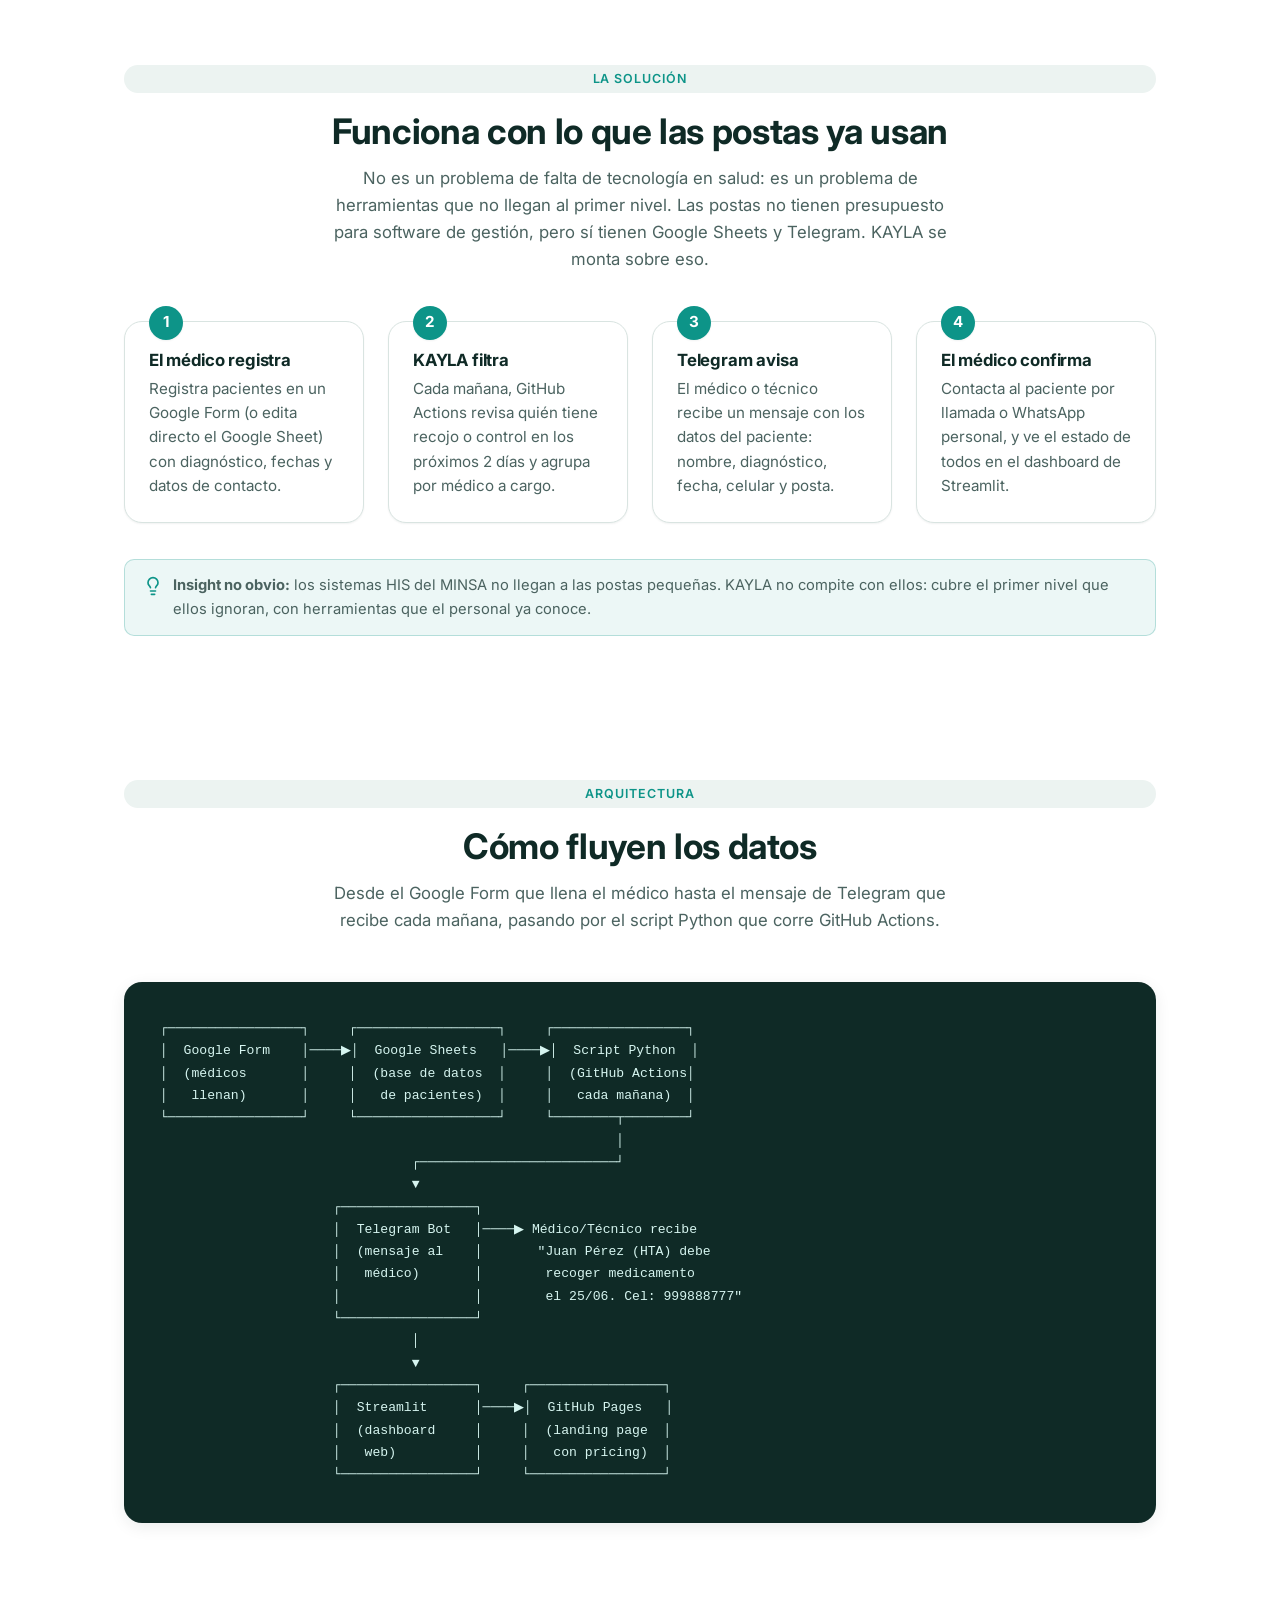
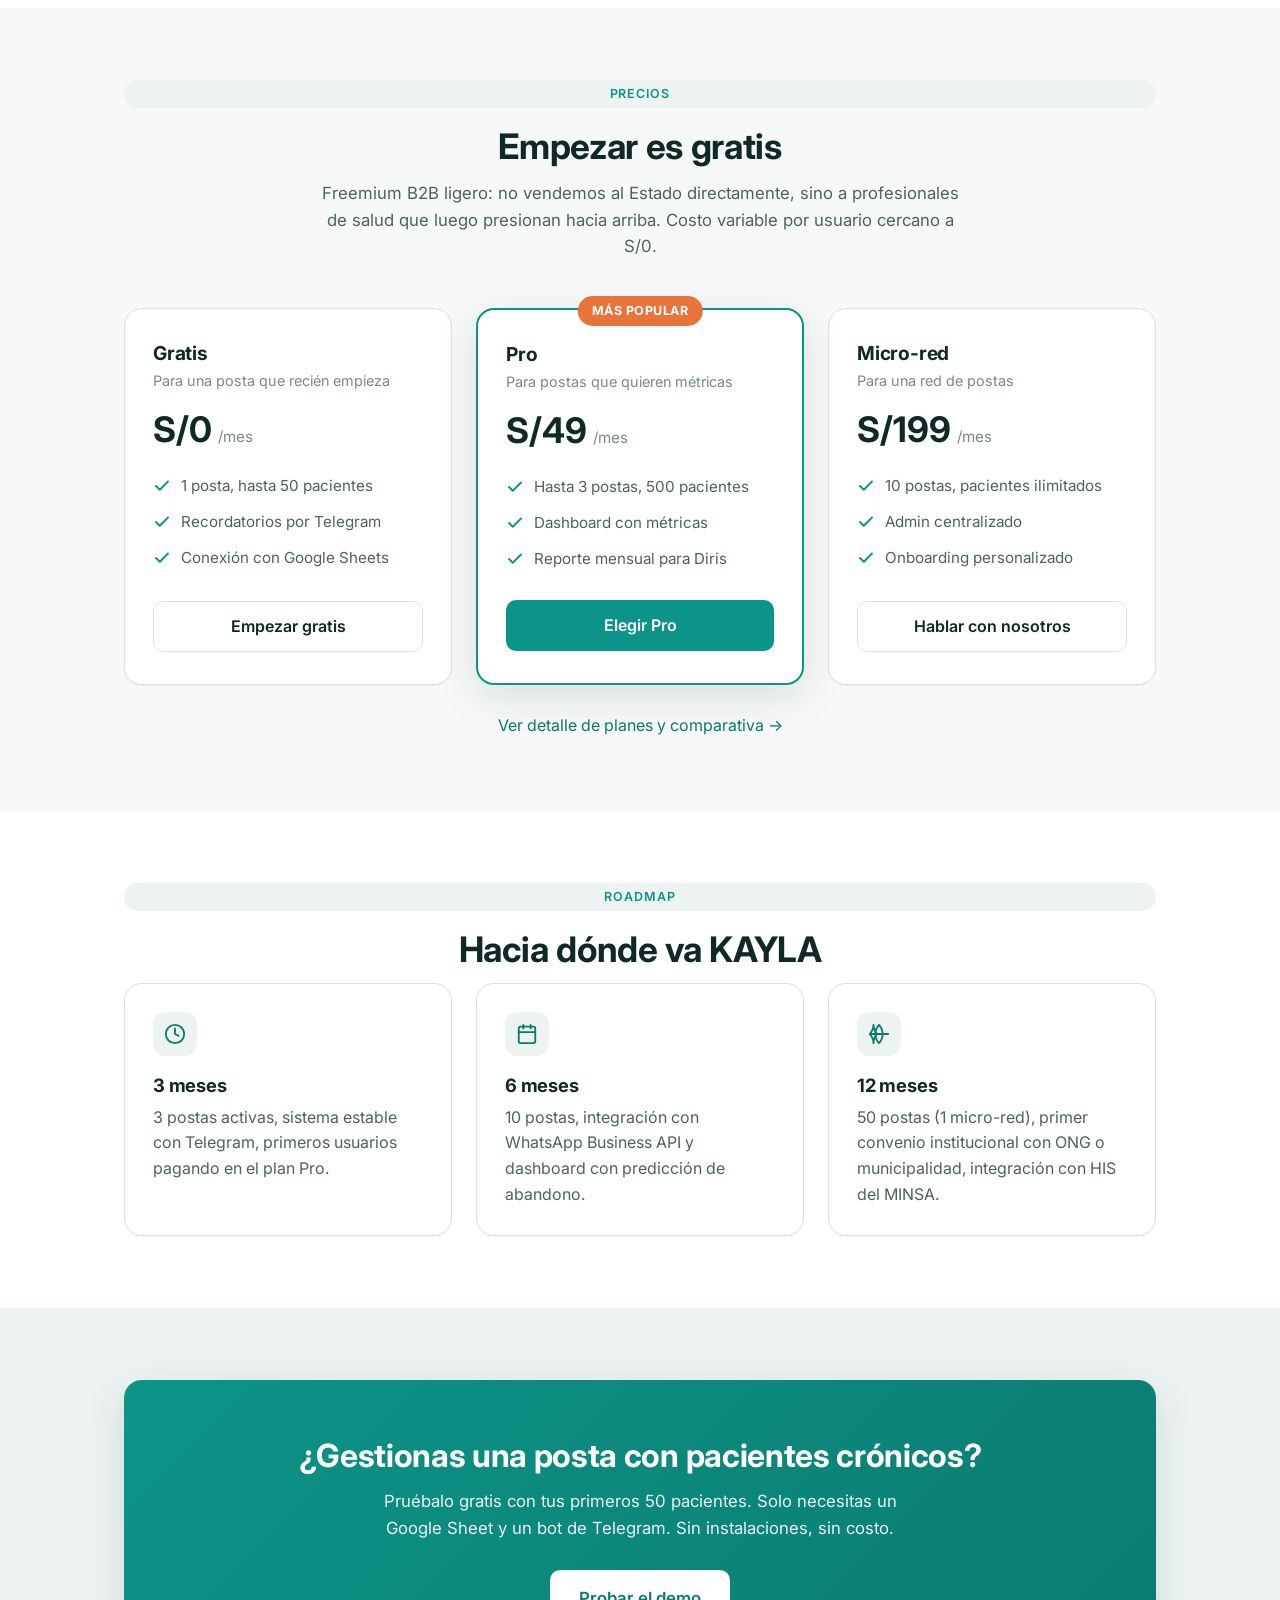
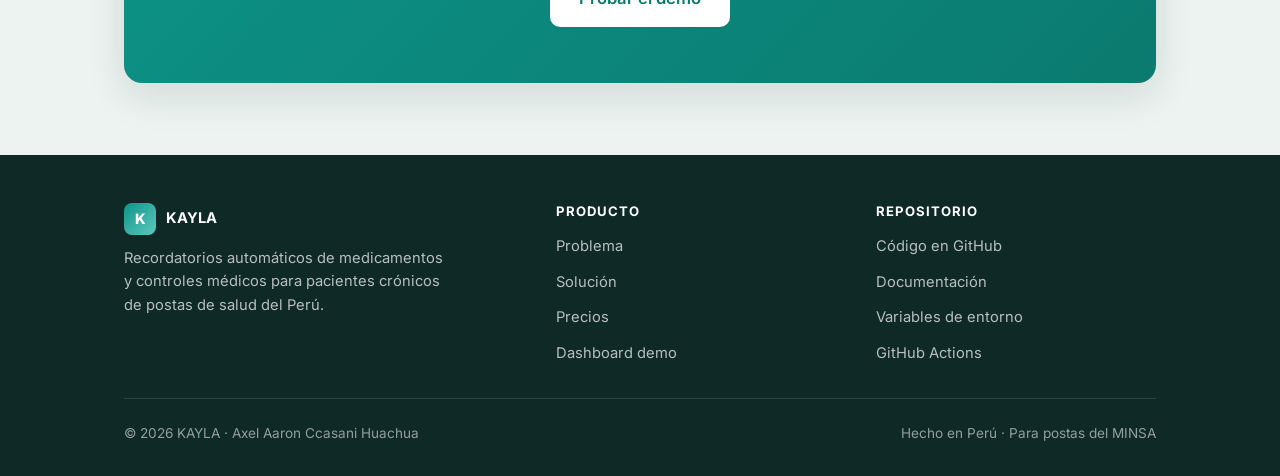
==== commit b8ac77f4: "docs: corrige datos del pitch con fuentes verificadas (ENDES 2022, MINSA, VA Consultores)" ====
--- a/landing/index.html
+++ b/landing/index.html
@@ -28,7 +28,7 @@
       <a href="#arquitectura">Arquitectura</a>
       <a href="pricing.html">Precios</a>
       <a href="https://github.com/aaccasanih-wq/KAYLA" target="_blank" rel="noopener">Repositorio</a>
-      <a href="https://kayla-demo.streamlit.app" target="_blank" rel="noopener" class="nav-cta">Ver demo</a>
+      <a href="https://kayla2026.streamlit.app" target="_blank" rel="noopener" class="nav-cta">Ver demo</a>
     </nav>
   </div>
 </header>
@@ -45,7 +45,7 @@
       al médico o técnico a cargo. Sin instalar nada, sin costo.
     </p>
     <div class="hero-actions">
-      <a href="https://kayla-demo.streamlit.app" target="_blank" rel="noopener" class="btn btn-primary btn-lg">
+      <a href="https://kayla2026.streamlit.app" target="_blank" rel="noopener" class="btn btn-primary btn-lg">
         Ver demo del dashboard
         <svg width="18" height="18" viewBox="0 0 24 24" fill="none" stroke="currentColor" stroke-width="2.2" stroke-linecap="round" stroke-linejoin="round"><path d="M5 12h14"/><path d="m13 6 6 6-6 6"/></svg>
       </a>
@@ -55,12 +55,12 @@
     </div>
     <div class="hero-stats">
       <div>
-        <div class="stat-value">40%</div>
-        <div class="stat-label">de pacientes crónicos no recoge sus medicamentos</div>
-      </div>
-      <div>
-        <div class="stat-value">~80</div>
-        <div class="stat-label">llamadas manuales que hace una posta al mes</div>
+        <div class="stat-value">39.7%</div>
+        <div class="stat-label">de hipertensos peruanos no se adhiere al tratamiento (ENDES 2022)</div>
+      </div>
+      <div>
+        <div class="stat-value">8,452</div>
+        <div class="stat-label">establecimientos de primer nivel en el Perú</div>
       </div>
       <div>
         <div class="stat-value">S/0</div>
@@ -84,15 +84,15 @@
         <div class="card-icon">
           <svg width="22" height="22" viewBox="0 0 24 24" fill="none" stroke="currentColor" stroke-width="2" stroke-linecap="round" stroke-linejoin="round"><circle cx="12" cy="12" r="10"/><path d="M12 8v4"/><path d="M12 16h.01"/></svg>
         </div>
-        <h3>40% abandona</h3>
-        <p>Los pacientes hipertensos y diabéticos no recogen sus medicamentos ni asisten a controles mensuales.</p>
+        <h3>40% no se adhiere</h3>
+        <p>El 39.7% de pacientes hipertensos peruanos no se adhiere al tratamiento farmacológico, según la ENDES 2022.</p>
       </div>
       <div class="card">
         <div class="card-icon">
           <svg width="22" height="22" viewBox="0 0 24 24" fill="none" stroke="currentColor" stroke-width="2" stroke-linecap="round" stroke-linejoin="round"><circle cx="12" cy="12" r="10"/><polyline points="12 6 12 12 16 14"/></svg>
         </div>
         <h3>Horas perdidas</h3>
-        <p>El personal de salud pierde horas llamando manualmente a unos 80 pacientes al mes, sin seguimiento ni métricas.</p>
+        <p>El personal de salud pierde horas llamando manualmente a pacientes para recordarles sus citas y recojos, sin seguimiento ni métricas.</p>
       </div>
       <div class="card">
         <div class="card-icon">
@@ -190,7 +190,7 @@
           <li><svg width="18" height="18" viewBox="0 0 24 24" fill="none" stroke="currentColor" stroke-width="2.5" stroke-linecap="round" stroke-linejoin="round"><polyline points="20 6 9 17 4 12"/></svg>Recordatorios por Telegram</li>
           <li><svg width="18" height="18" viewBox="0 0 24 24" fill="none" stroke="currentColor" stroke-width="2.5" stroke-linecap="round" stroke-linejoin="round"><polyline points="20 6 9 17 4 12"/></svg>Conexión con Google Sheets</li>
         </ul>
-        <a href="https://kayla-demo.streamlit.app" target="_blank" rel="noopener" class="btn btn-ghost">Empezar gratis</a>
+        <a href="https://docs.google.com/forms/d/e/1FAIpQLSfYW57i6-4AGzTc0Bkp_ZUxlslh2Cs3jC76RwuZmCNfLiEkdg/viewform?usp=sharing&ouid=106393189666971485895" target="_blank" rel="noopener" class="btn btn-ghost">Empezar gratis</a>
       </div>
 
       <div class="plan plan-featured">
@@ -203,7 +203,7 @@
           <li><svg width="18" height="18" viewBox="0 0 24 24" fill="none" stroke="currentColor" stroke-width="2.5" stroke-linecap="round" stroke-linejoin="round"><polyline points="20 6 9 17 4 12"/></svg>Dashboard con métricas</li>
           <li><svg width="18" height="18" viewBox="0 0 24 24" fill="none" stroke="currentColor" stroke-width="2.5" stroke-linecap="round" stroke-linejoin="round"><polyline points="20 6 9 17 4 12"/></svg>Reporte mensual para Diris</li>
         </ul>
-        <a href="pricing.html" class="btn btn-primary">Elegir Pro</a>
+        <a href="https://w.app/hyvtkb" target="_blank" rel="noopener" class="btn btn-primary">Elegir Pro</a>
       </div>
 
       <div class="plan">
@@ -215,7 +215,7 @@
           <li><svg width="18" height="18" viewBox="0 0 24 24" fill="none" stroke="currentColor" stroke-width="2.5" stroke-linecap="round" stroke-linejoin="round"><polyline points="20 6 9 17 4 12"/></svg>Admin centralizado</li>
           <li><svg width="18" height="18" viewBox="0 0 24 24" fill="none" stroke="currentColor" stroke-width="2.5" stroke-linecap="round" stroke-linejoin="round"><polyline points="20 6 9 17 4 12"/></svg>Onboarding personalizado</li>
         </ul>
-        <a href="pricing.html" class="btn btn-ghost">Hablar con nosotros</a>
+        <a href="https://w.app/gpdmnf" target="_blank" rel="noopener" class="btn btn-ghost">Hablar con nosotros</a>
       </div>
     </div>
     <p style="text-align:center; margin-top:28px; margin-bottom:0;">
@@ -259,7 +259,7 @@
     <div class="cta-band">
       <h2>¿Gestionas una posta con pacientes crónicos?</h2>
       <p>Pruébalo gratis con tus primeros 50 pacientes. Solo necesitas un Google Sheet y un bot de Telegram. Sin instalaciones, sin costo.</p>
-      <a href="https://kayla-demo.streamlit.app" target="_blank" rel="noopener" class="btn btn-primary btn-lg">Probar el demo</a>
+      <a href="https://kayla2026.streamlit.app" target="_blank" rel="noopener" class="btn btn-primary btn-lg">Probar el demo</a>
     </div>
   </div>
 </section>
@@ -282,7 +282,7 @@
           <li><a href="#problema">Problema</a></li>
           <li><a href="#solucion">Solución</a></li>
           <li><a href="pricing.html">Precios</a></li>
-          <li><a href="https://kayla-demo.streamlit.app" target="_blank" rel="noopener">Dashboard demo</a></li>
+          <li><a href="https://kayla2026.streamlit.app" target="_blank" rel="noopener">Dashboard demo</a></li>
         </ul>
       </div>
       <div>
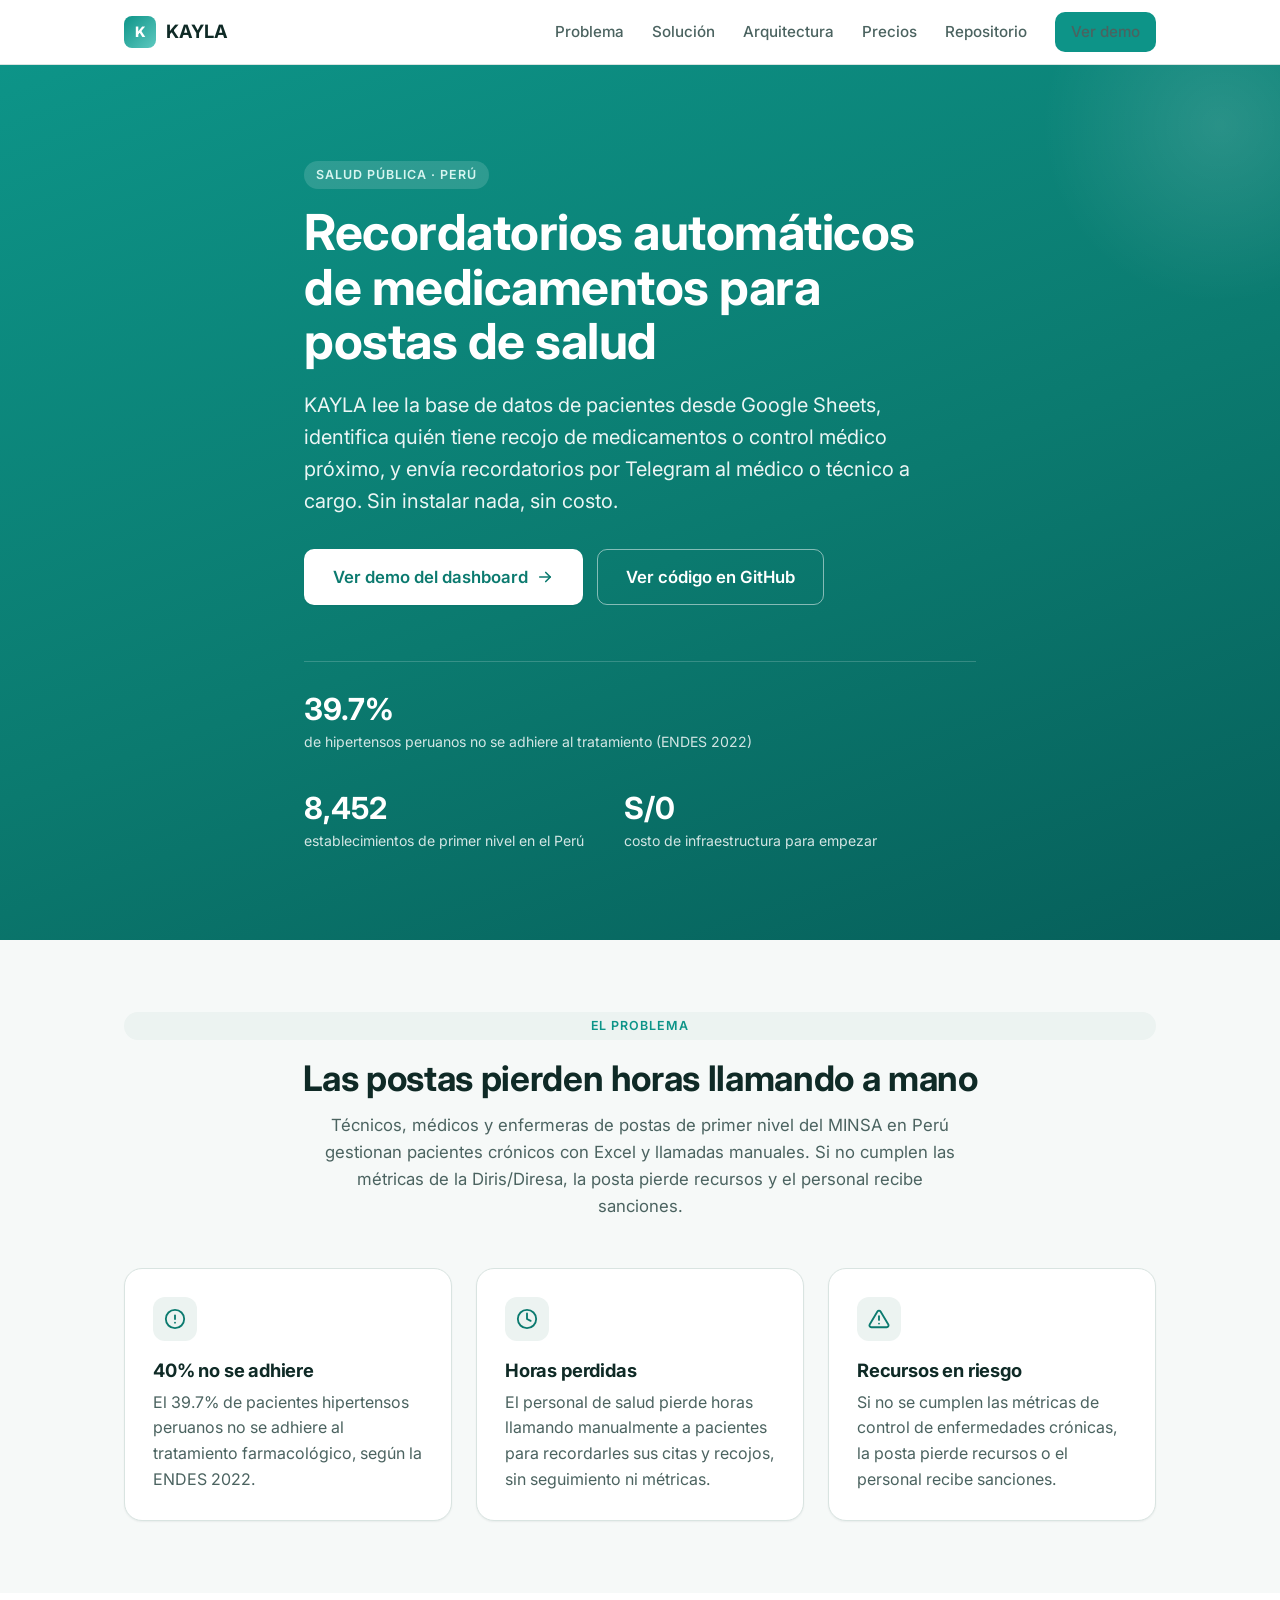
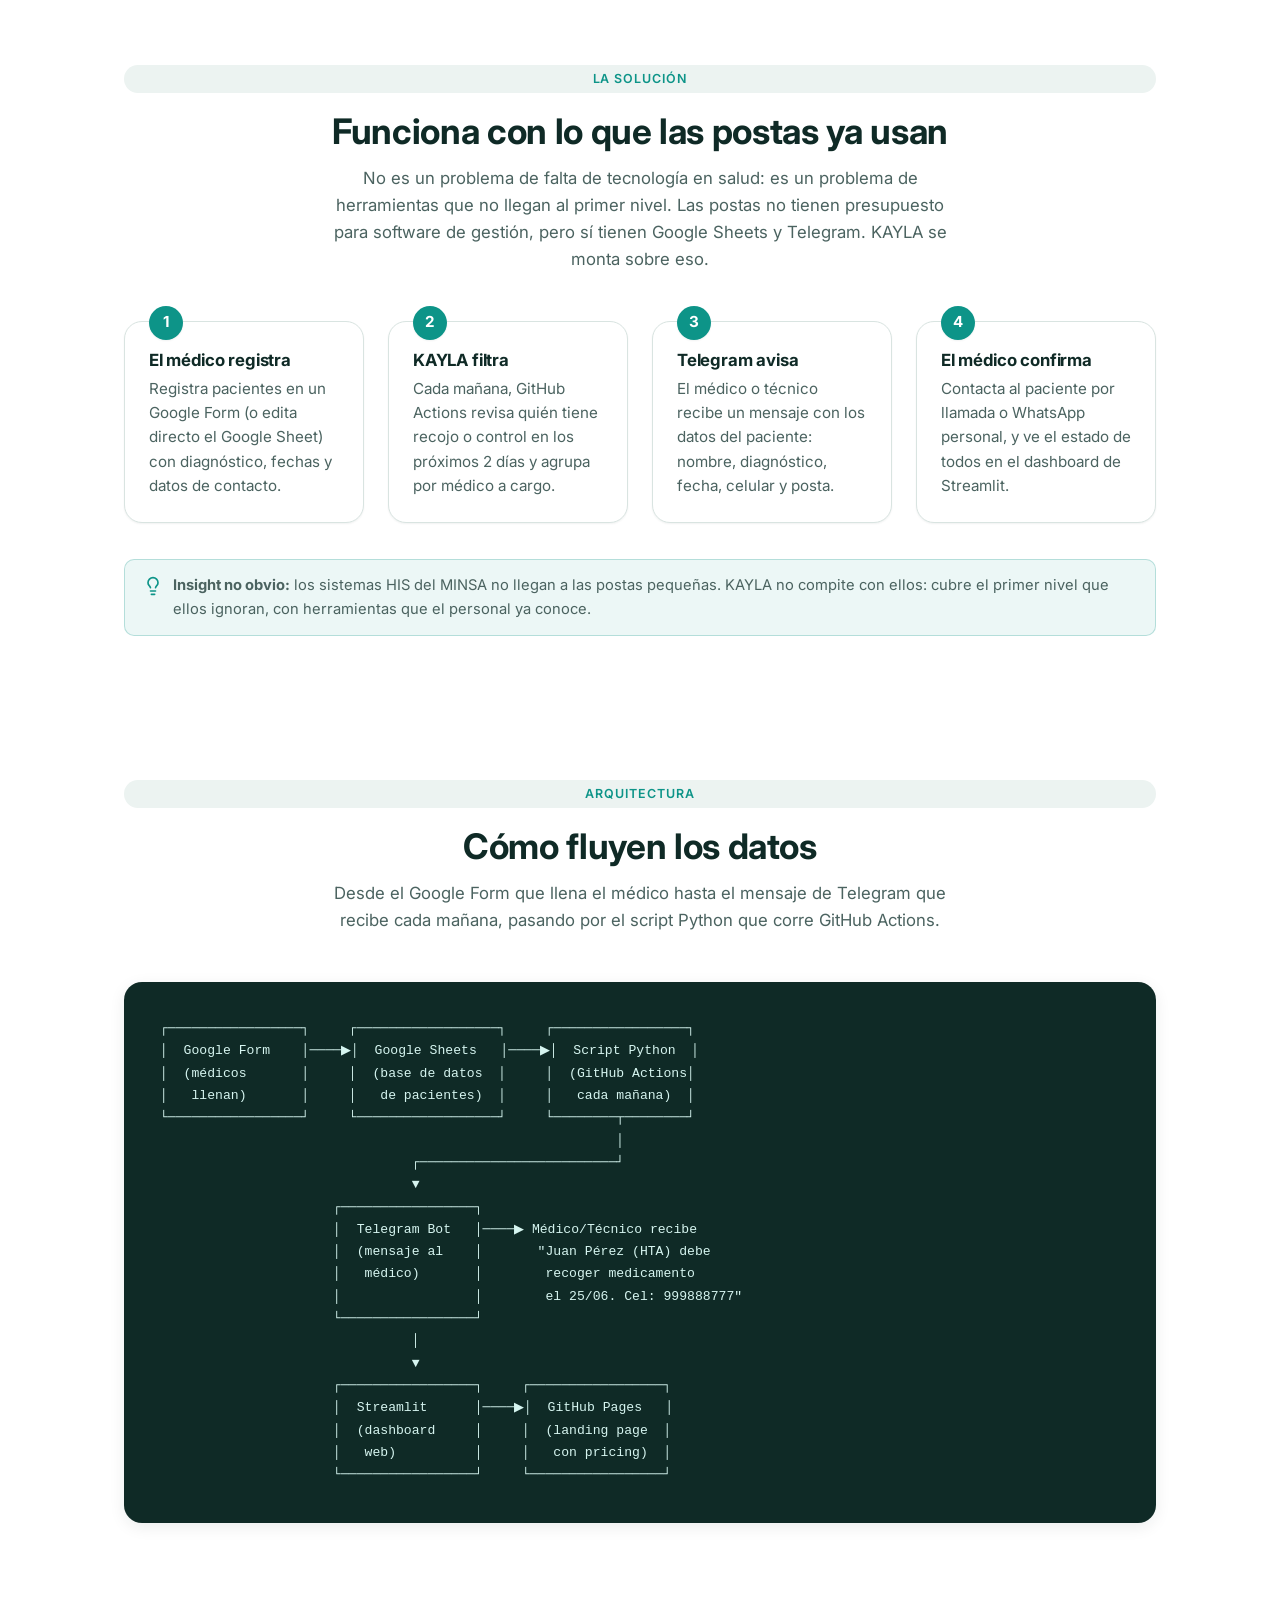
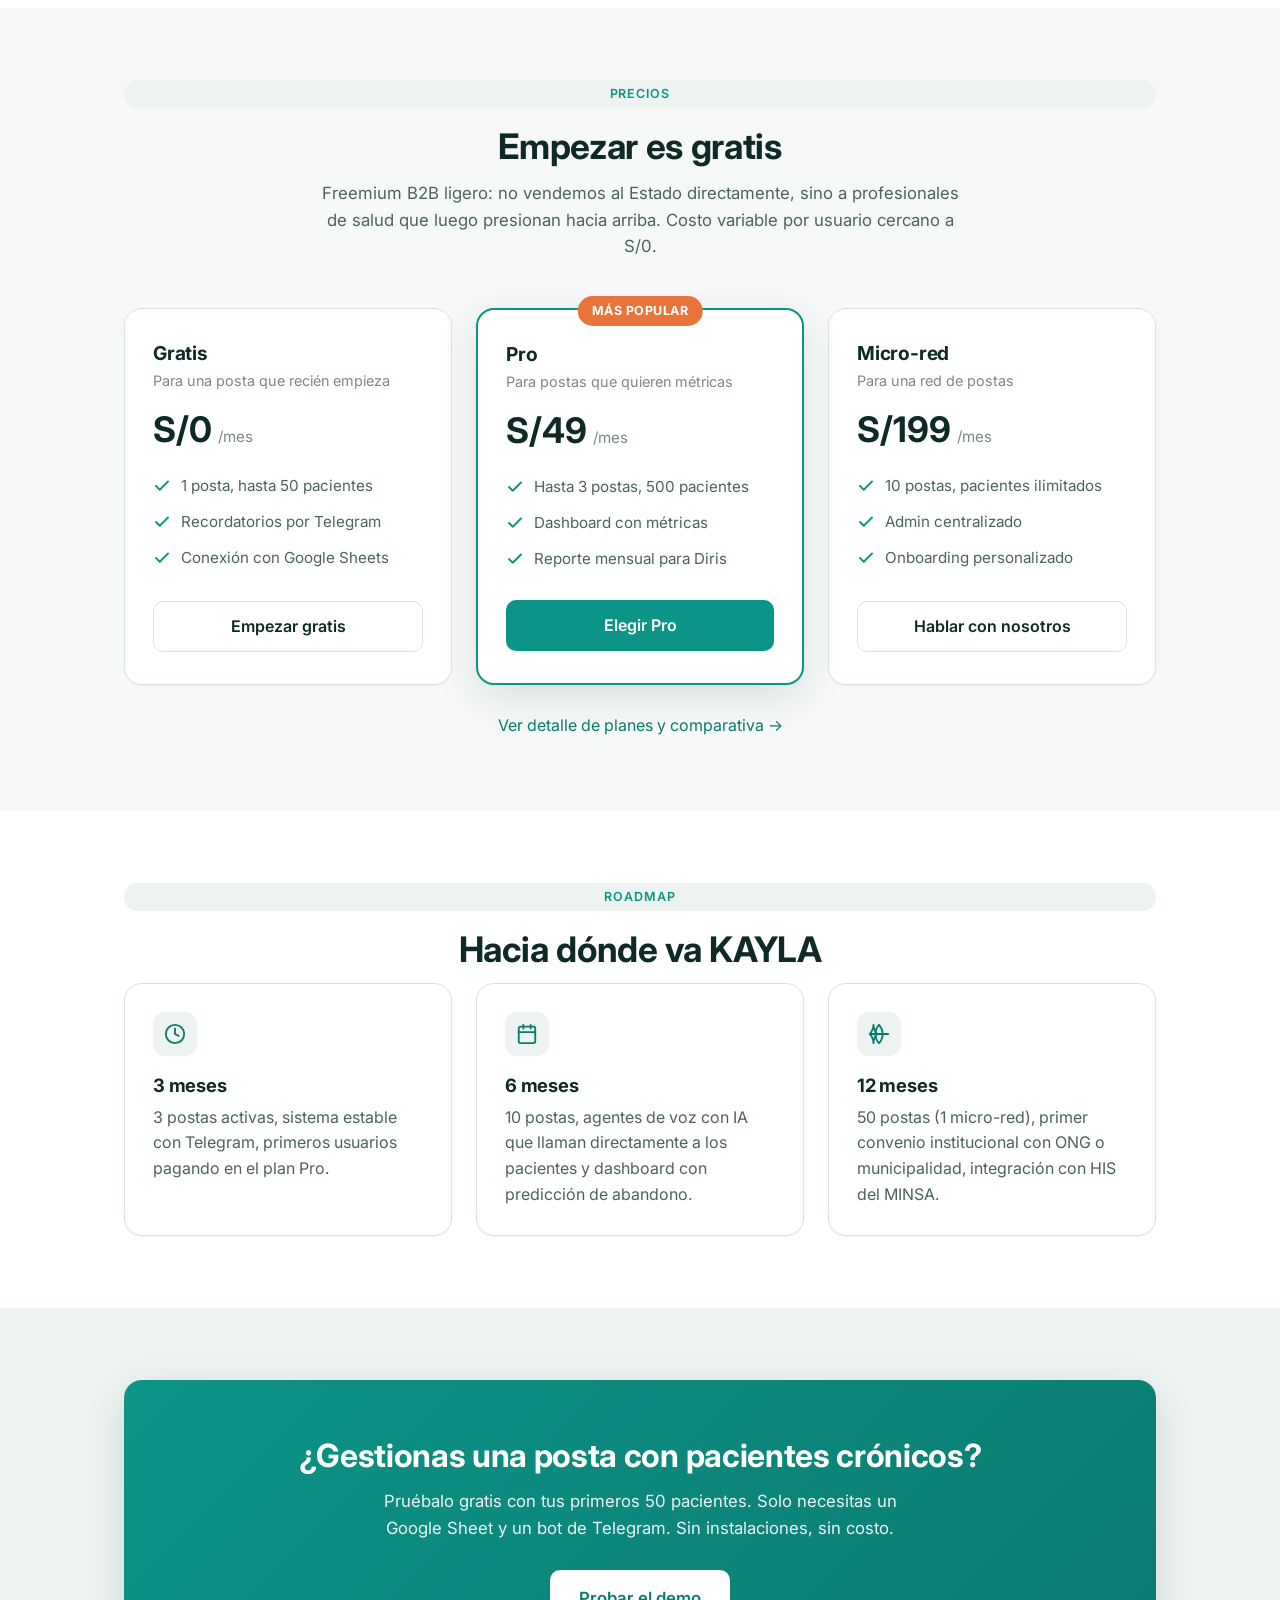
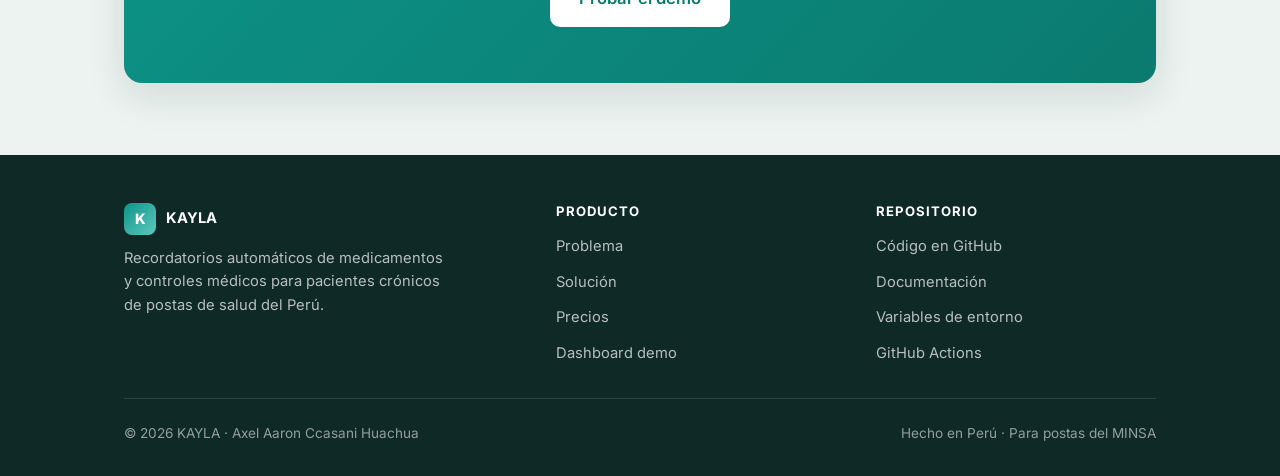
==== commit e9d468cc: "docs: actualiza roadmap a 6 meses con agentes de voz con IA y regenera pitch.pdf" ====
--- a/landing/index.html
+++ b/landing/index.html
@@ -241,7 +241,7 @@
           <svg width="22" height="22" viewBox="0 0 24 24" fill="none" stroke="currentColor" stroke-width="2" stroke-linecap="round" stroke-linejoin="round"><rect x="3" y="4" width="18" height="18" rx="2"/><path d="M16 2v4"/><path d="M8 2v4"/><path d="M3 10h18"/></svg>
         </div>
         <h3>6 meses</h3>
-        <p>10 postas, integración con WhatsApp Business API y dashboard con predicción de abandono.</p>
+        <p>10 postas, agentes de voz con IA que llaman directamente a los pacientes y dashboard con predicción de abandono.</p>
       </div>
       <div class="card">
         <div class="card-icon">
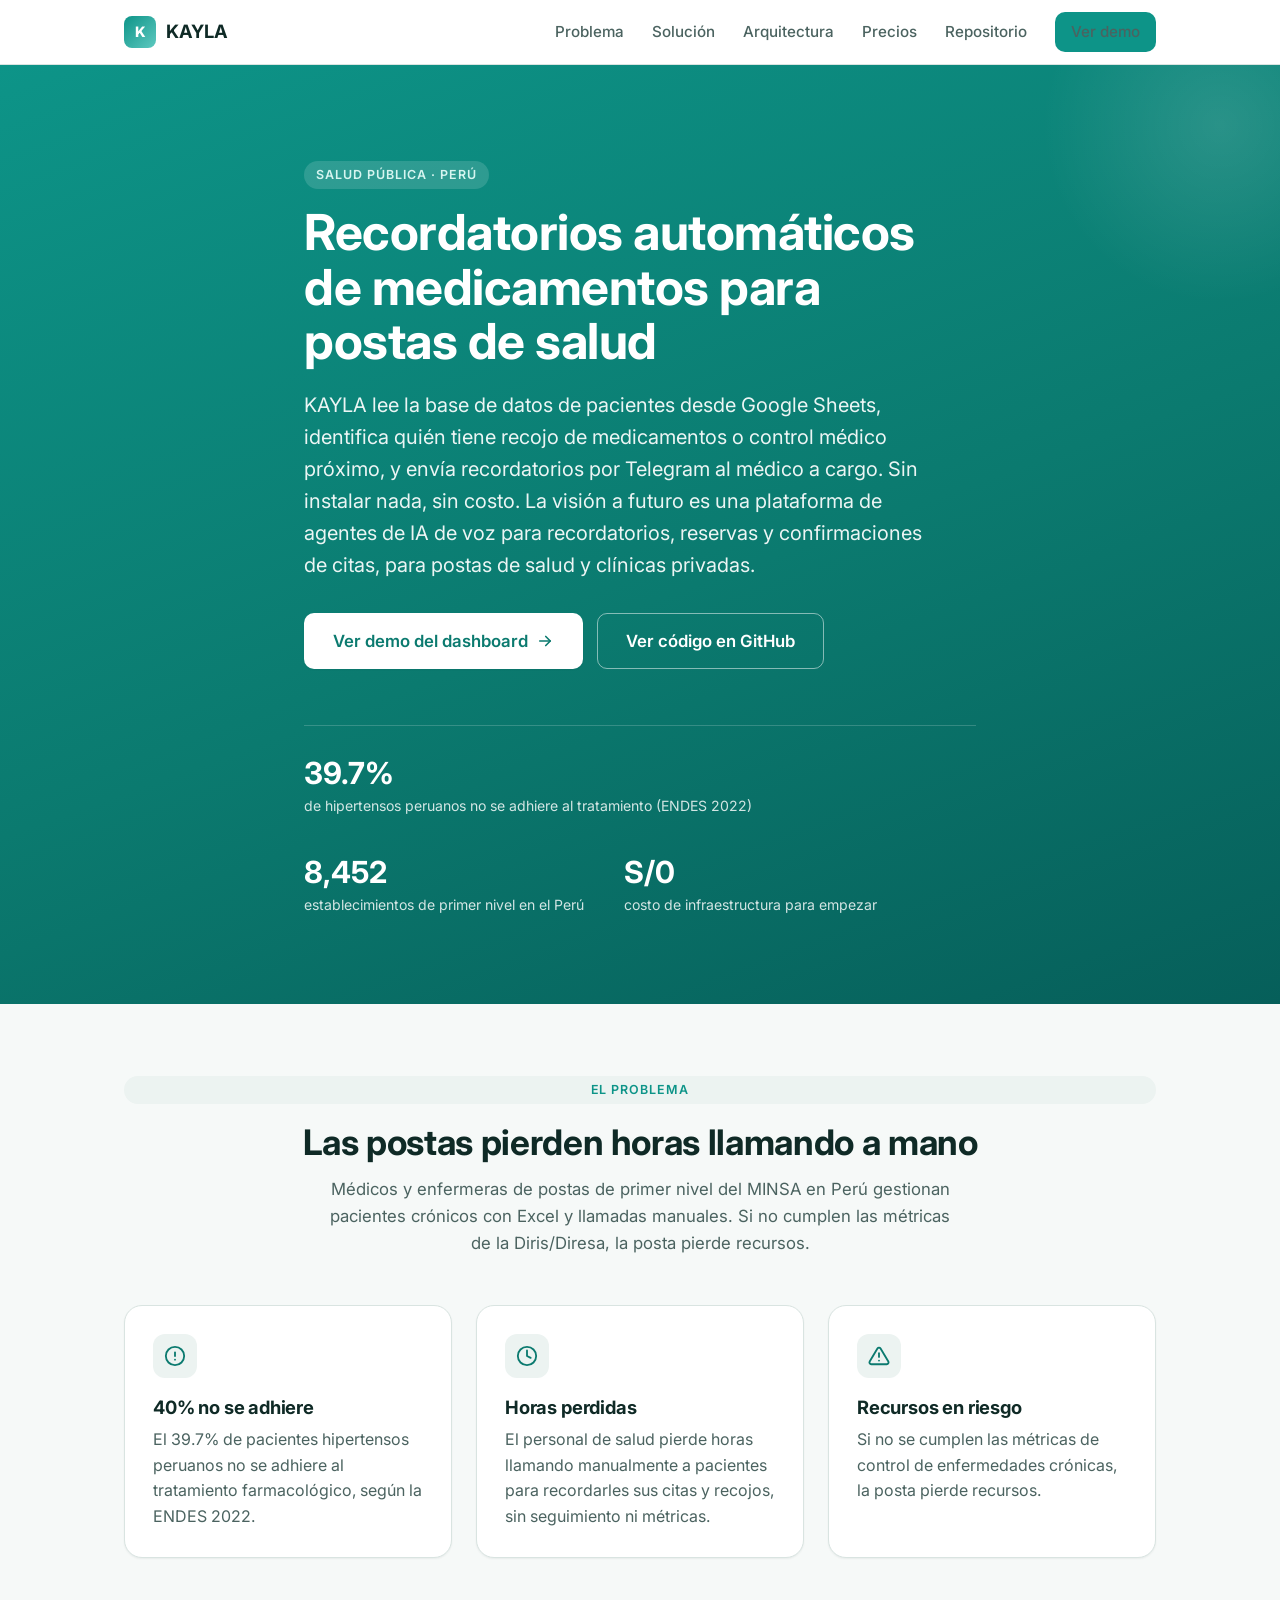
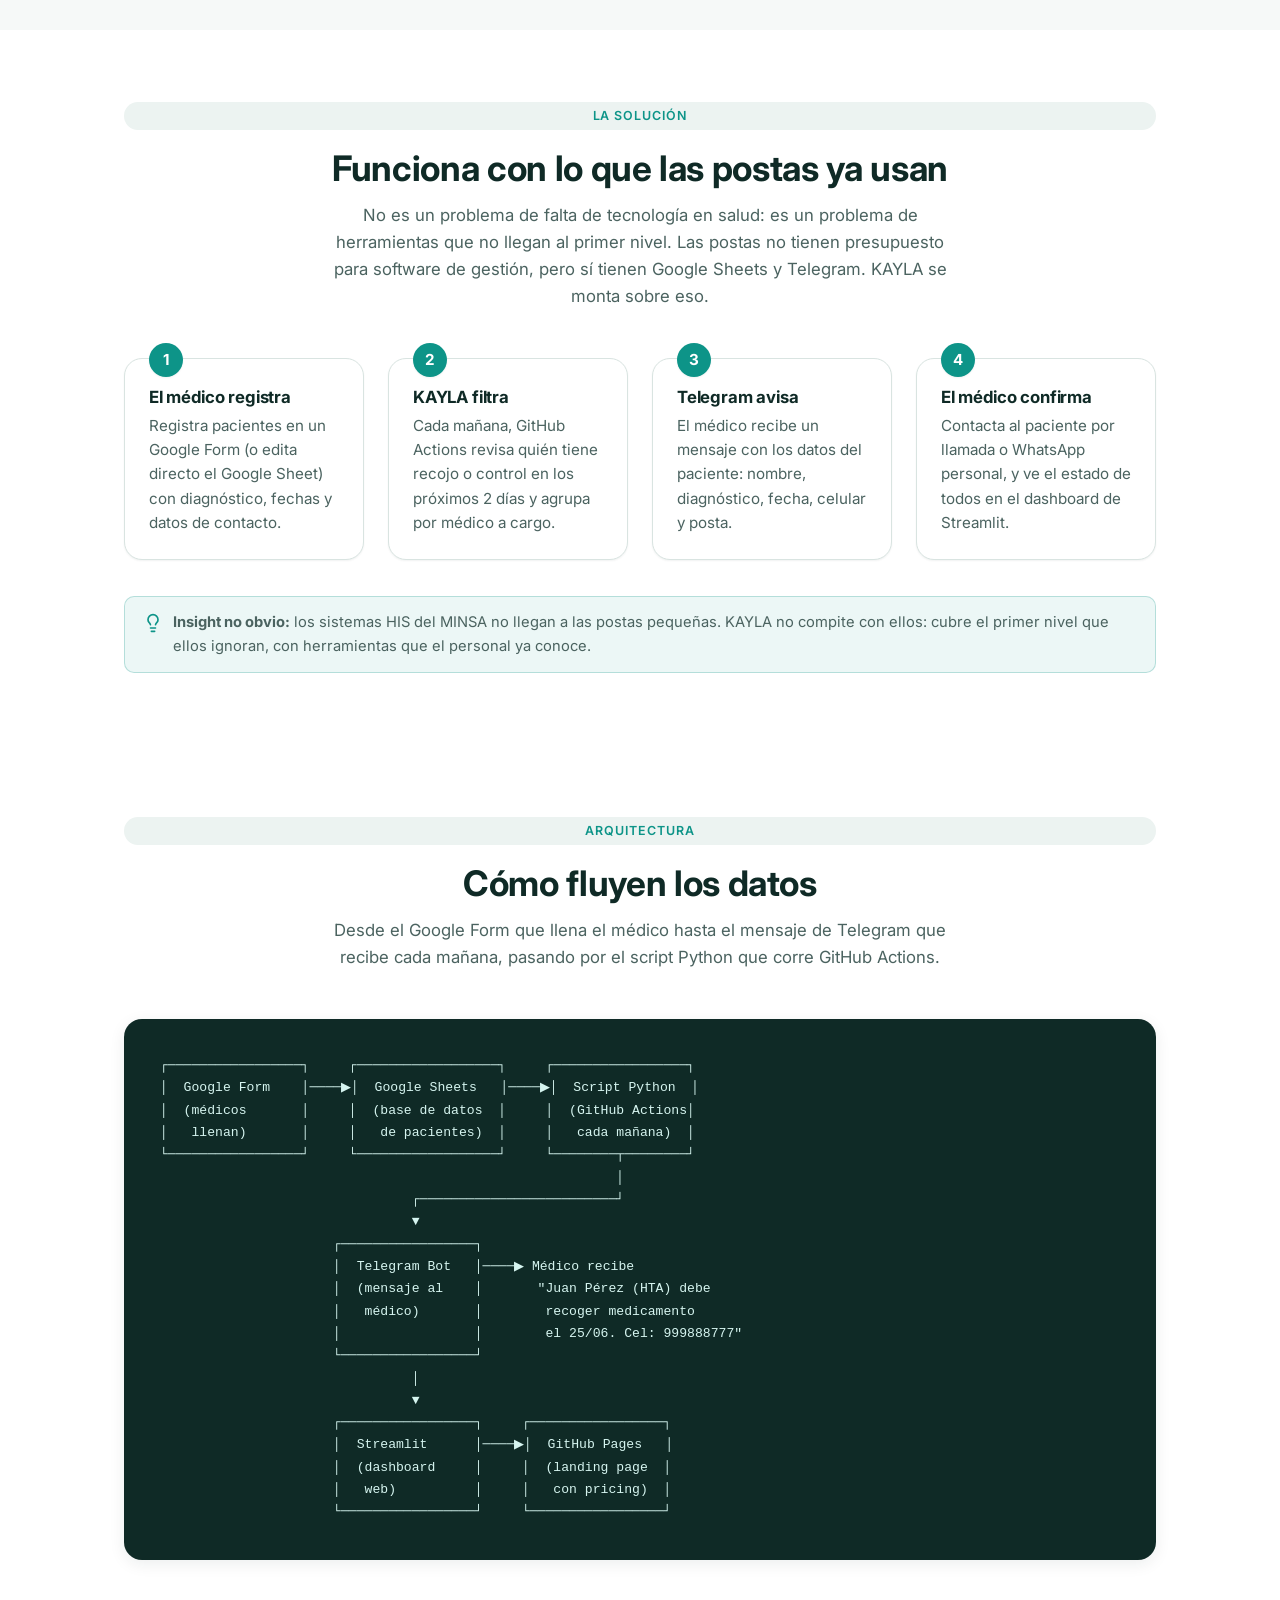
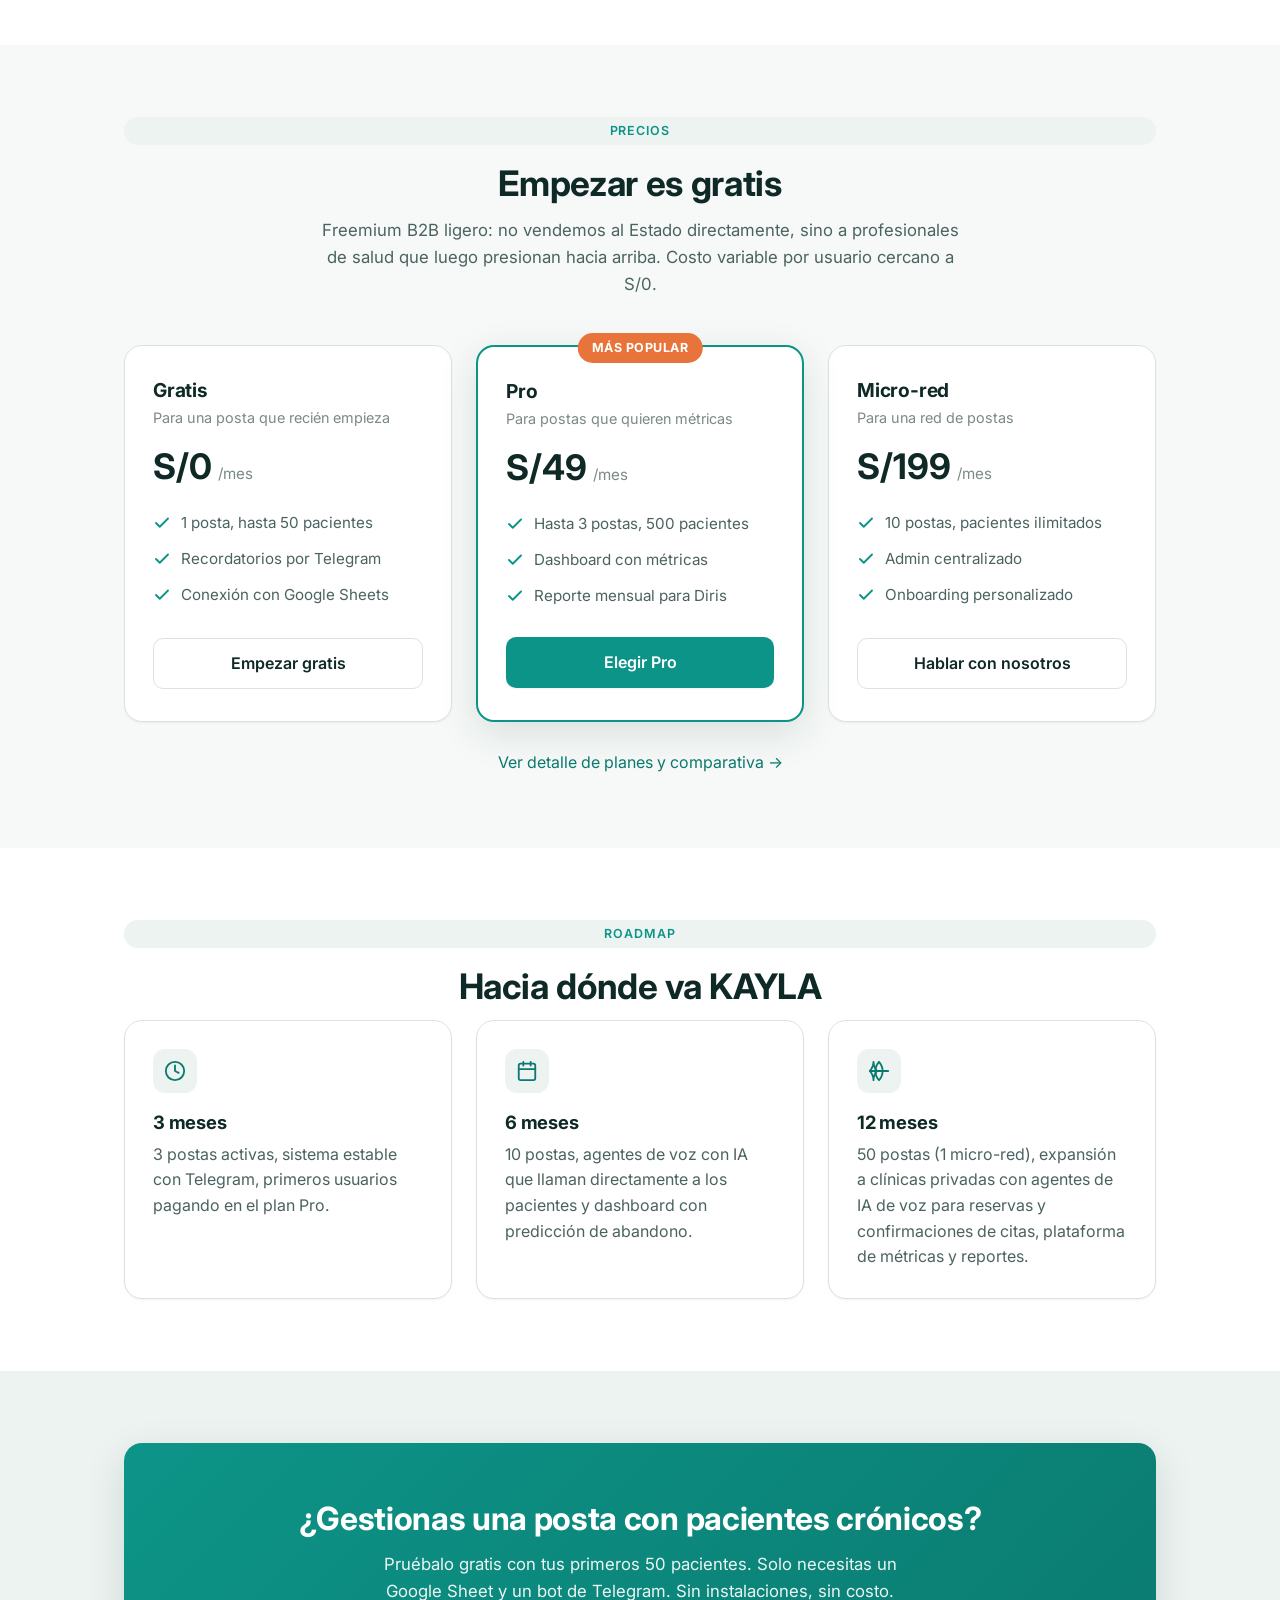
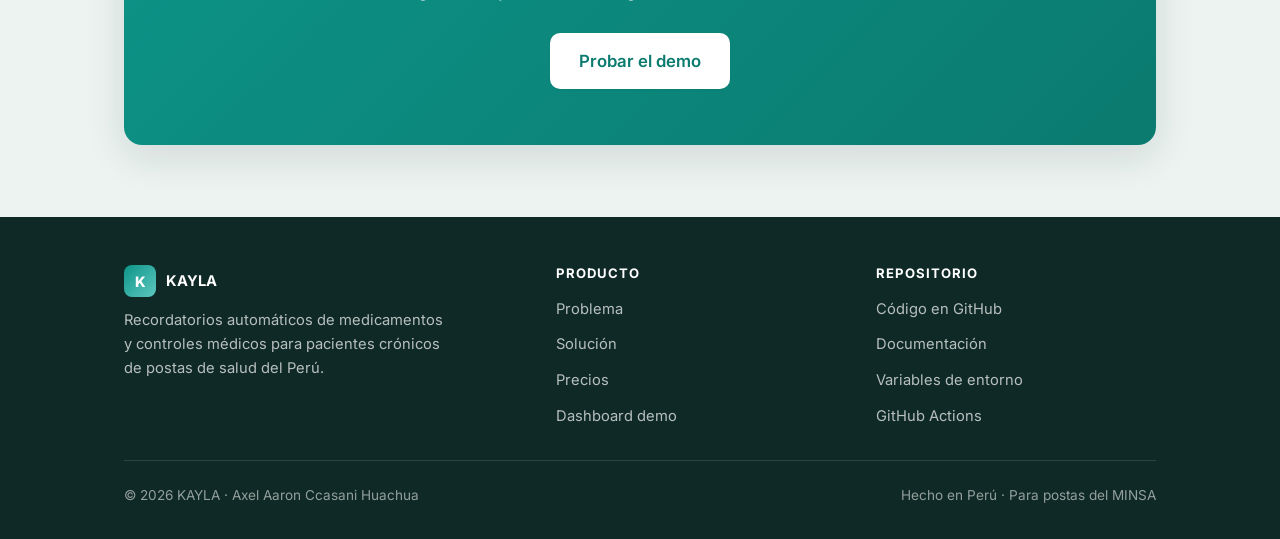
==== commit 9bac4584: "Refinar pitch: hermano=médico, una hora (no dos), sin sanciones, 3 entrevistas - Evidencia 01: 'técn" ====
--- a/landing/index.html
+++ b/landing/index.html
@@ -42,7 +42,9 @@
     <p class="lead">
       KAYLA lee la base de datos de pacientes desde Google Sheets, identifica quién tiene
       recojo de medicamentos o control médico próximo, y envía recordatorios por Telegram
-      al médico o técnico a cargo. Sin instalar nada, sin costo.
+      al médico a cargo. Sin instalar nada, sin costo. La visión a futuro es una plataforma
+      de agentes de IA de voz para recordatorios, reservas y confirmaciones de citas, para
+      postas de salud y clínicas privadas.
     </p>
     <div class="hero-actions">
       <a href="https://kayla2026.streamlit.app" target="_blank" rel="noopener" class="btn btn-primary btn-lg">
@@ -75,9 +77,9 @@
     <span class="eyebrow" style="display:block; text-align:center;">El problema</span>
     <h2 class="section-title">Las postas pierden horas llamando a mano</h2>
     <p class="section-subtitle">
-      Técnicos, médicos y enfermeras de postas de primer nivel del MINSA en Perú gestionan
+      Médicos y enfermeras de postas de primer nivel del MINSA en Perú gestionan
       pacientes crónicos con Excel y llamadas manuales. Si no cumplen las métricas de la
-      Diris/Diresa, la posta pierde recursos y el personal recibe sanciones.
+      Diris/Diresa, la posta pierde recursos.
     </p>
     <div class="grid grid-3">
       <div class="card">
@@ -99,7 +101,7 @@
           <svg width="22" height="22" viewBox="0 0 24 24" fill="none" stroke="currentColor" stroke-width="2" stroke-linecap="round" stroke-linejoin="round"><path d="M10.29 3.86 1.82 18a2 2 0 0 0 1.71 3h16.94a2 2 0 0 0 1.71-3L13.71 3.86a2 2 0 0 0-3.42 0z"/><path d="M12 9v4"/><path d="M12 17h.01"/></svg>
         </div>
         <h3>Recursos en riesgo</h3>
-        <p>Si no se cumplen las métricas de control de enfermedades crónicas, la posta pierde recursos o el personal recibe sanciones.</p>
+        <p>Si no se cumplen las métricas de control de enfermedades crónicas, la posta pierde recursos.</p>
       </div>
     </div>
   </div>
@@ -125,7 +127,7 @@
       </div>
       <div class="step">
         <h3>Telegram avisa</h3>
-        <p>El médico o técnico recibe un mensaje con los datos del paciente: nombre, diagnóstico, fecha, celular y posta.</p>
+        <p>El médico recibe un mensaje con los datos del paciente: nombre, diagnóstico, fecha, celular y posta.</p>
       </div>
       <div class="step">
         <h3>El médico confirma</h3>
@@ -157,7 +159,7 @@
                                 ┌─────────────────────────┘
                                 ▼
                       ┌─────────────────┐
-                      │  Telegram Bot   │────▶ Médico/Técnico recibe
+                      │  Telegram Bot   │────▶ Médico recibe
                       │  (mensaje al    │       "Juan Pérez (HTA) debe
                       │   médico)       │        recoger medicamento
                       │                 │        el 25/06. Cel: 999888777"
@@ -248,7 +250,7 @@
           <svg width="22" height="22" viewBox="0 0 24 24" fill="none" stroke="currentColor" stroke-width="2" stroke-linecap="round" stroke-linejoin="round"><path d="M2 12h20"/><path d="M12 2a15.3 15.3 0 0 1 4 10 15.3 15.3 0 0 1-4 10 15.3 15.3 0 0 1-4-10 15.3 15.3 0 0 1 4-10z"/><path d="M2 12a15.3 15.3 0 0 0 4-10 15.3 15.3 0 0 0 4 10 15.3 15.3 0 0 0-4 10 15.3 15.3 0 0 0-4-10z"/></svg>
         </div>
         <h3>12 meses</h3>
-        <p>50 postas (1 micro-red), primer convenio institucional con ONG o municipalidad, integración con HIS del MINSA.</p>
+        <p>50 postas (1 micro-red), expansión a clínicas privadas con agentes de IA de voz para reservas y confirmaciones de citas, plataforma de métricas y reportes.</p>
       </div>
     </div>
   </div>
